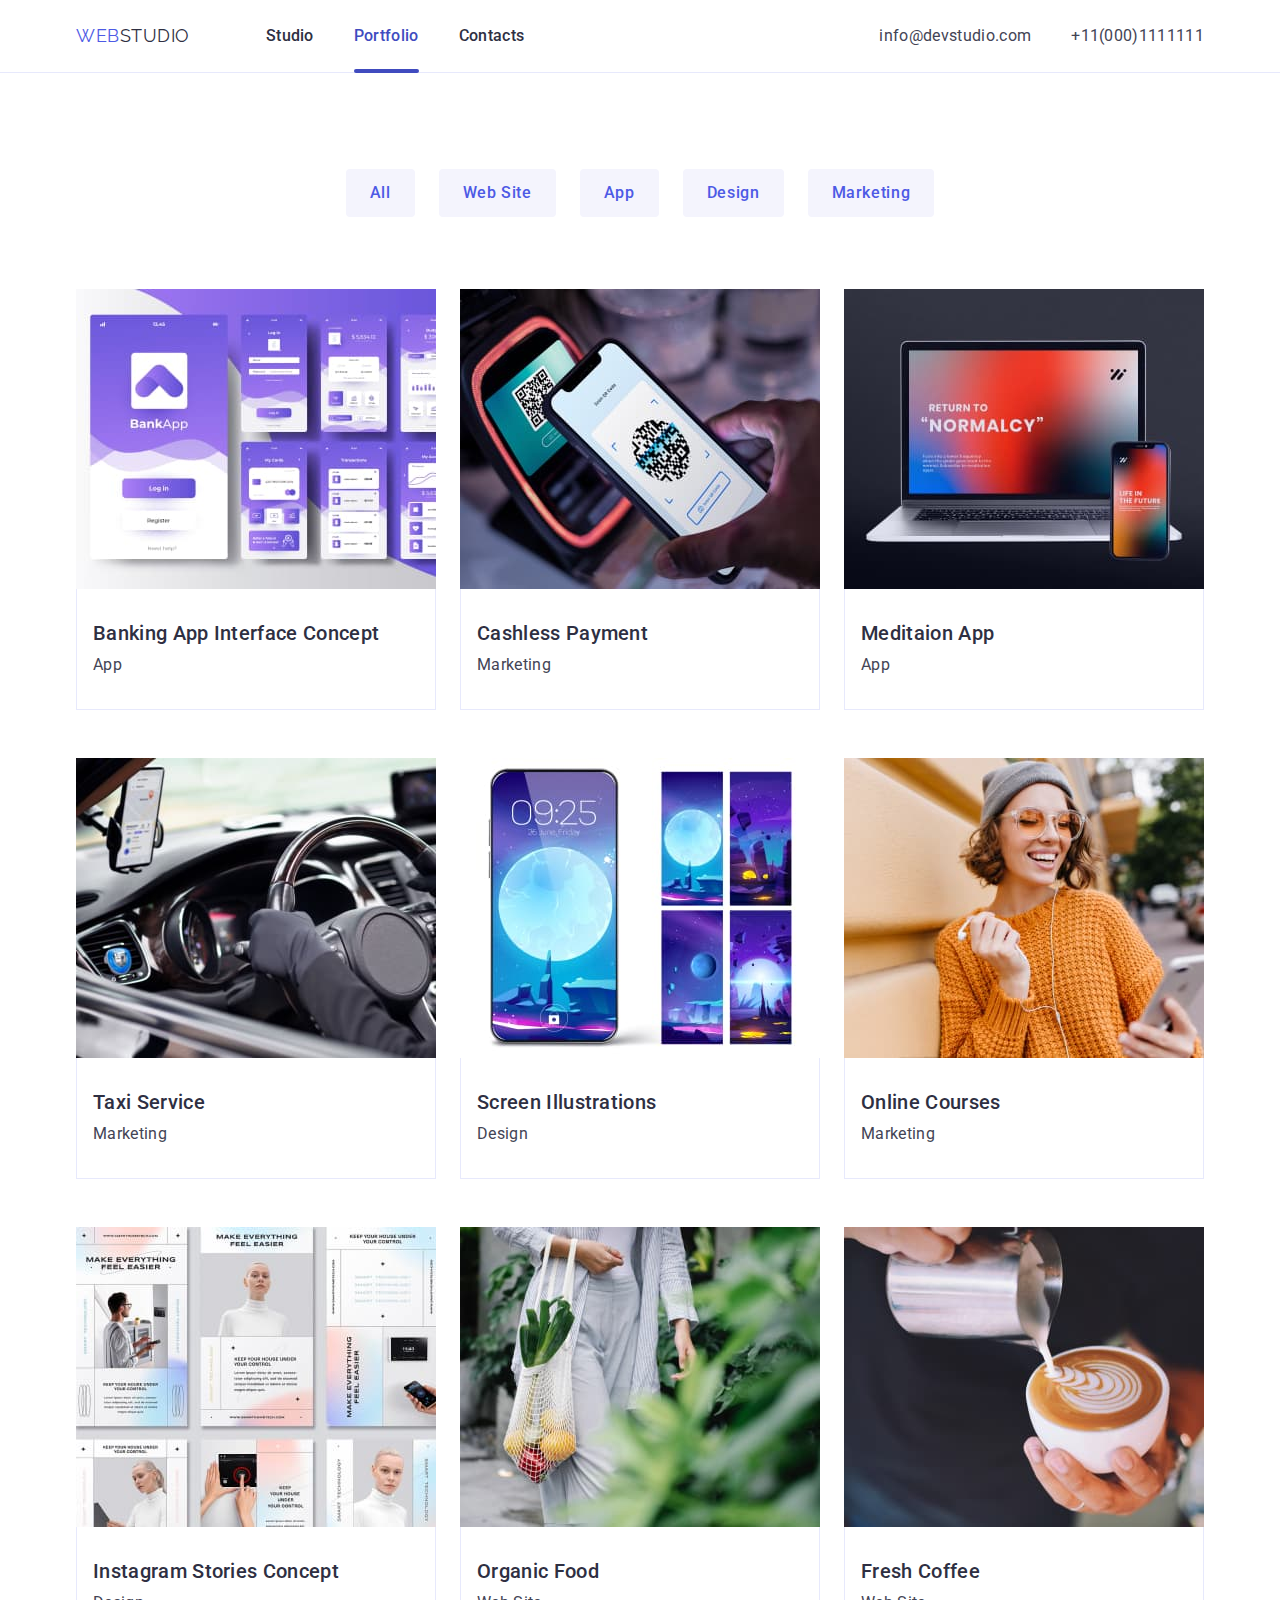
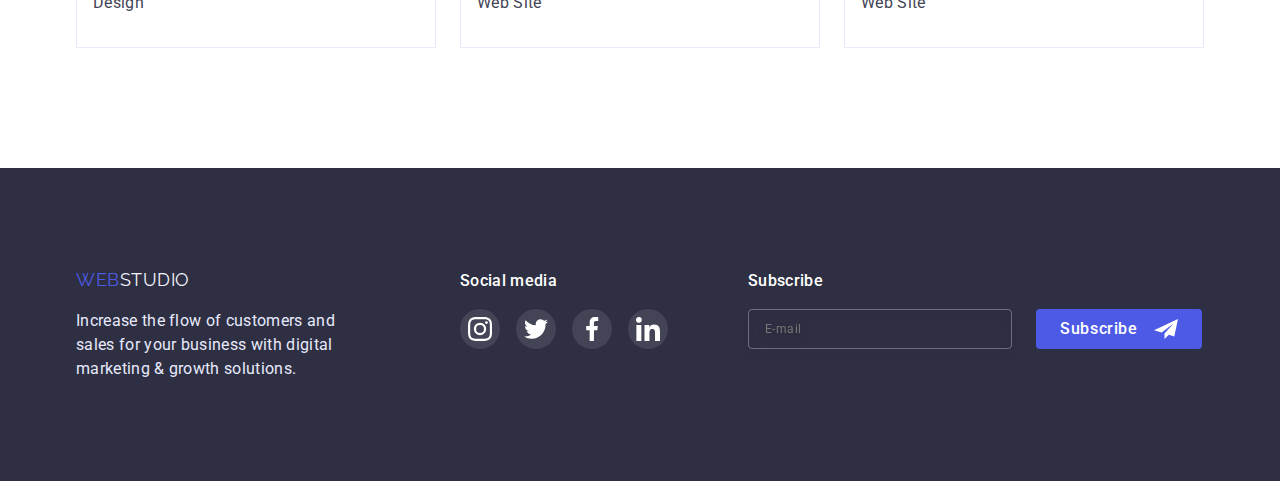
==== portfolio.html @ 0f812a20 "Initial commit" ====
<!DOCTYPE html>
<html lang="en">

<head>
    <meta charset="UTF-8">
    <meta http-equiv="X-UA-Compatible" content="IE=edge">
    <meta name="viewport" content="width=, initial-scale=1.0">
    <title>Portfolio</title>
    <link rel="preconnect" href="https://fonts.googleapis.com">
    <link rel="preconnect" href="https://fonts.gstatic.com" crossorigin>
    <link
        href="https://fonts.googleapis.com/css2?family=Raleway:wght@800&family=Roboto:wght@400;500;700;900&display=swap"
        rel="stylesheet">
    <link rel="stylesheet"
        href="https://cdnjs.cloudflare.com/ajax/libs/modern-normalize/1.1.0/modern-normalize.min.css" />
    <link rel="stylesheet" href="./css/styles.css">

</head>

<body>
    <!-- Site header -->
    <header class="header portfolio-header">
        <div class="container header-container">
            <nav class="header-navigation">
                <a href="./index.html" class="logo">WEB<span class="logo-studio">STUDIO</span></a>
                <ul class="site-nav header-list">
                    <li><a href="./index.html" class="header-link link">Studio</a></li>
                    <li><a href="./portfolio.html" class="header-link link current">Portfolio</a></li>
                    <li><a href="./index.html" class="header-link link">Contacts</a></li>
                </ul>
            </nav>

            <address class="address">
                <ul class="auth-nav">

                    <li><a href="mailto:info@devstudio.com" class="link">info@devstudio.com</a>
                    </li>
                    <li><a href="tel:+11(000)1111111" class="link">+11(000)1111111</a> </li>


                </ul>
            </address>
        </div>

    </header>
    <!-- Main content -->
    <main>

        <section class="portfolio">
            <div class="container">
                <h1 class="visually-hidden">Filters</h1>
                <ul class="portfolio-btn-filters">
                    <li><button type="button" class="button primary">All</button></li>
                    <li><button type="button" class="button primary">Web Site</button></li>
                    <li><button type="button" class="button primary">App</button></li>
                    <li><button type="button" class="button primary">Design</button></li>
                    <li><button type="button" class="button primary">Marketing</button></li>
                </ul>

                <ul class="site-portfolio">
                    <li class="portfolio-card-item">
                        <a class="portfolio-link" href="">
                            <div class="portfolio-top-text"><img src="./images/bankingapp.jpg" alt="banking app"
                                    width="360">
                                <p class="portfolio-card-top-text">14 Stylish and User-Friendly App Design Concepts ·
                                    Task Manager App · Calorie Tracker App · Exotic Fruit Ecommerce App ·
                                    Cloud Storage App</p>
                            </div>
                            <div class="portfolio-card">
                                <h2 class="section-subtitle">Banking App Interface Concept</h2>
                                <p class="section-discription">App</p>
                            </div>
                        </a>
                    </li>
                    <li class="portfolio-card-item">
                        <a class="portfolio-link" href="">
                            <div class="portfolio-top-text"><img src="./images/cashless.jpg" alt="cashless" width="360">
                                <p class="portfolio-card-top-text">14 Stylish and User-Friendly App Design Concepts ·
                                    Task Manager App · Calorie Tracker App · Exotic Fruit Ecommerce App ·
                                    Cloud Storage App</p>
                            </div>
                            <div class="portfolio-card">
                                <h2 class="section-subtitle">Cashless Payment</h2>
                                <p class="section-discription">Marketing</p>
                            </div>
                        </a>
                    </li>

                    <li class="portfolio-card-item">
                        <a class="portfolio-link" href="">
                            <div class="portfolio-top-text">
                                <img src="./images/meditationapp.jpg" alt="meditation app" width="360">
                                <p class="portfolio-card-top-text">14 Stylish and User-Friendly App Design Concepts ·
                                    Task Manager App · Calorie Tracker App · Exotic Fruit Ecommerce App ·
                                    Cloud Storage App
                                </p>
                            </div>
                            <div class="portfolio-card">
                                <h2 class="section-subtitle">Meditaion App</h2>
                                <p class="section-discription">App</p>
                            </div>
                        </a>
                    </li>
                    <li class="portfolio-card-item">
                        <a class="portfolio-link" href="">
                            <div class="portfolio-top-text">
                                <img src="./images/taxiservice.jpg" alt="taxi service" width="360">
                                <p class="portfolio-card-top-text">14 Stylish and User-Friendly App Design Concepts ·
                                    Task Manager App · Calorie Tracker App · Exotic Fruit Ecommerce App ·
                                    Cloud Storage App
                                </p>
                            </div>
                            <div class="portfolio-card">
                                <h2 class="section-subtitle">Taxi Service</h2>
                                <p class="section-discription">Marketing</p>
                            </div>
                        </a>
                    </li>
                    <li class="portfolio-card-item">
                        <a class="portfolio-link" href="">
                            <div class="portfolio-top-text">
                                <img src="./images/screenillustrations.jpg" alt="screen illustrations" width="360">
                                <p class="portfolio-card-top-text">14 Stylish and User-Friendly App Design Concepts ·
                                    Task Manager App · Calorie Tracker App · Exotic Fruit Ecommerce App ·
                                    Cloud Storage App
                                </p>
                            </div>
                            <div class="portfolio-card">
                                <h2 class="section-subtitle">Screen Illustrations</h2>
                                <p class="section-discription">Design</p>
                            </div>
                        </a>
                    </li>
                    <li class="portfolio-card-item">
                        <a class="portfolio-link" href="">
                            <div class="portfolio-top-text">
                                <img src="./images/onlinecourses.jpg" alt="online courses" width="360">
                                <p class="portfolio-card-top-text">14 Stylish and User-Friendly App Design Concepts ·
                                    Task Manager App · Calorie Tracker App · Exotic Fruit Ecommerce App ·
                                    Cloud Storage App
                                </p>
                            </div>
                            <div class="portfolio-card">
                                <h2 class="section-subtitle">Online Courses</h2>
                                <p class="section-discription">Marketing</p>
                            </div>
                        </a>
                    </li>
                    <li class="portfolio-card-item">
                        <a class="portfolio-link" href="">
                            <div class="portfolio-top-text">
                                <img src="./images/instagramstories.jpg" alt="instagram stories" width="360">
                                <p class="portfolio-card-top-text">14 Stylish and User-Friendly App Design Concepts ·
                                    Task Manager App · Calorie Tracker App · Exotic Fruit Ecommerce App ·
                                    Cloud Storage App
                                </p>
                            </div>
                            <div class="portfolio-card">
                                <h2 class="section-subtitle">Instagram Stories Concept</h2>
                                <p class="section-discription">Design</p>
                            </div>
                        </a>
                    </li>
                    <li class="portfolio-card-item">
                        <a class="portfolio-link" href="">
                            <div class="portfolio-top-text">
                                <img src="./images/organicfood.jpg" alt="organic food" width="360">
                                <p class="portfolio-card-top-text">14 Stylish and User-Friendly App Design Concepts ·
                                    Task Manager App · Calorie Tracker App · Exotic Fruit Ecommerce App ·
                                    Cloud Storage App
                                </p>
                            </div>
                            <div class="portfolio-card">
                                <h2 class="section-subtitle">Organic Food</h2>
                                <p class="section-discription">Web Site</p>
                            </div>
                        </a>
                    </li>
                    <li class="portfolio-card-item">
                        <a class="portfolio-link" href="">
                            <div class="portfolio-top-text">
                                <img src="./images/freshcoffee.jpg" alt="online courses" width="360">
                                <p class="portfolio-card-top-text">14 Stylish and User-Friendly App Design Concepts ·
                                    Task Manager App · Calorie Tracker App · Exotic Fruit Ecommerce App ·
                                    Cloud Storage App
                                </p>
                            </div>
                            <div class="portfolio-card">
                                <h2 class="section-subtitle">Fresh Coffee</h2>
                                <p class="section-discription">Web Site</p>
                            </div>
                        </a>
                    </li>
                </ul>
            </div>

        </section>
    </main>

    <footer class="footer">
        <div class="container webstudio-blocks">
            <div>
                <a href="./index.html" class="logo logo-footer">WEB<span
                        class="logo-part logo-part-footer">STUDIO</span></a>
                <p class="footer-text">Increase the flow of customers and sales for your business with digital marketing
                    &
                    growth solutions.
                </p>
            </div>
            <div class="footer-social">
                <p class="footer-discription">Social media</p>

                <ul class="footer-social-list">
                    <li class="footer-social-item"><a href="#" class="footer-social-link"><svg
                                class="footer-social-icon" width="24" height="24">
                                <use href="./images/icons.svg#icon-instagram"></use>
                            </svg></a></li>
                    <li class="footer-social-item"><a href="#" class="footer-social-link"><svg
                                class="footer-social-icon" width="24" height="24">
                                <use href="./images/icons.svg#icon-twitte"></use>
                            </svg>
                        </a>
                    </li>
                    <li class="footer-social-item"><a href="#" class="footer-social-link"><svg
                                class="footer-social-icon" width="24" height="24">
                                <use href="./images/icons.svg#icon-facebook"></use>
                            </svg>
                        </a>
                    </li>
                    <li class="footer-social-item"><a href="#" class="footer-social-link"><svg
                                class="footer-social-icon" width="24" height="24">
                                <use href="./images/icons.svg#icon-linkedin"></use>
                            </svg>
                        </a>
                    </li>
                </ul>
            </div>
            <div class="footer-subscribe">
                <p class="footer-discription">Subscribe</p>
                <form class="footer-form">
                    <input class="footer-form-input" placeholder="E-mail" type="text">
                    <button class="footer-form-button" type="submit">Subscribe<svg class="footer-form-icon" width="24"
                            height="24">
                            <use href="./images/icons.svg#icon-Frame-3"></use>
                        </svg>
                    </button>
                </form>
            </div>
        </div>

    </footer>

</body>


</html>
---- css/styles.css ----
:root {
  --primary-text-color: #434455;
  --main-heading-color: #ffffff;
  --secondary-text-color: #2e2f42;
  --accent-color: #4d5ae5;
  --fokus-color: #000000;
  --footer-text-color: #e7e9fc;
  --logo-part-color: #f4f4fd;
  --primary-bc-color: #f5f5f5;
  --secondary-bc-color: #2e2f42;
  --team-bc-color: #f4f4fd;
  --primary-button-color: #404bbf;
  --header-border-color: #e7e9fc;
  --hover-current-color: #404bbf;
  --primary-bc-icon-color: #f4f4fd;
  --soc-link-color: #f4f4fd;
  --soc-link-bc-color: #4d5ae5;
  --customers-border-color: #8e8f99;
  --customers-icon-color: #8e8f99;
  --footer-discription-color: #ffffff;
  --footer-social-icon-hover: #31d0aa;
  --portfolio-top-text: #f4f4fd;
  --portfolio-top-bc-color: #4d5ae5;
  --modal-bc-color: #fcfcfc;
  --modal-button-bc-color: #e7e9fc;
  --modal-label-text-color: #8e8f99;
  --chek-text-color: #757575;

  --cards: 3;
  --gap: 24px;
}

/* -------------------Body--------------------- */

body {
  background-color: var(--main-heading-color);
  color: var(--primary-text-color);
  font-family: "Roboto", sans-serif;
  line-height: 1.5;
  letter-spacing: 0.02em;
}

/* --------------------Reset-------------------- */
h1,
h2,
h3,
p {
  margin: 0;
}

ul {
  margin: 0;
  padding: 0;
  list-style: none;
}

img {
  display: block;
  width: 100%;
  height: auto;
}

/* --------------------Container---------------- */

.container {
  width: 1158px;
  padding-left: 15px;
  padding-right: 15px;
  margin: 0 auto;
  /* outline: 2px solid red; */

  /* @media screen and (min-width: 768px) {
    min-width: 768px;
  }
  @media screen and (min-width: 1160px) {
    min-width: 1160px;
  } */
}
/* -------------------Basic--------------------- */
.section {
  padding-top: 120px;
  padding-bottom: 120px;
}
/* --------------------Button-------------------- */
.button {
  border: none;
  border-radius: 4px;
  transition: background-color 250ms cubic-bezier(0.4, 0, 0.2, 1),
    box-shadow 250ms cubic-bezier(0.4, 0, 0.2, 1);

  color: var(--main-heading-color);
  background-color: var(--accent-color);
  font-family: inherit;
  font-weight: 500;
  font-size: 16px;
  line-height: 1.5;
  text-decoration: none;
  letter-spacing: 0.04em;
  cursor: pointer;
}
.main-button {
  min-width: 169px;
  height: 56px;
  display: block;
  margin: 0 auto;
  padding: 16px 32px;
}
.button.primary {
  padding: 12px 24px;
  color: var(--accent-color);
  background-color: var(--logo-part-color);
}

.button:hover {
  color: var(--main-heading-color);
  background-color: var(--primary-button-color);
  box-shadow: 0px 4px 4px rgba(0, 0, 0, 0.15);
}
.button:focus {
  color: var(--main-heading-color);
  background-color: var(--accent-color);
  box-shadow: inset 0px 0px 12px rgba(0, 0, 0, 0.05);
}
/* ----------------Portfolio Filters------------ */
.portfolio {
  padding-top: 96px;
  padding-bottom: 120px;
}
.portfolio-btn-filters {
  display: flex;
  justify-content: center;
  gap: 24px;
}
.site-portfolio {
  display: flex;
  flex-wrap: wrap;
  gap: 48px 24px;

  margin-top: 72px;
}
.portfolio-card {
  padding-top: 32px;
  padding-left: 16px;
  padding-bottom: 32px;
  border: 1px solid var(--header-border-color);
  border-top: none;
}
/* -------------Portfolio Cards-top-text--------- */
.portfolio-top-text {
  position: relative;
  overflow: hidden;
}
.portfolio-card-top-text {
  position: absolute;
  top: 0;
  padding: 40px 32px;
  height: 100%;
  transform: translateY(100%);
  transition: transform 250ms cubic-bezier(0.4, 0, 0.2, 1);
  text-align: justify;

  font-weight: 400;
  font-size: 16px;
  color: var(--portfolio-top-text);
  background-color: var(--portfolio-top-bc-color);
}
.portfolio-card-item:hover .portfolio-card-top-text {
  transform: translateY(0);
}
/* ------------------Site header ----------------*/
/* Logo */

.header {
  border-bottom: 1px solid var(--header-border-color);
}

.logo {
  color: var(--accent-color);
  font-family: Raleway;
  font-size: 18px;
  line-height: 1.3;
  text-decoration: none;
  letter-spacing: 0.03em;
  text-transform: uppercase;
}

.logo-studio {
  margin-right: 76px;
  color: var(--secondary-text-color);
}

/* ------------------Site navigation--------------- */

.header-container {
  display: flex;
  align-items: center;
}
.header-navigation {
  display: flex;
  align-items: center;
}
.header-list {
  display: flex;
  gap: 40px;
}
.address {
  margin-left: auto;
}
.auth-nav {
  display: flex;
  margin-left: auto;
  gap: 40px;
}
.header-link {
  position: relative;
}
.header-link.current::after {
  content: "";
  display: block;
  width: 100%;
  height: 4px;
  bottom: -1px;
  left: 0;
  position: absolute;
  background: #404bbf;
  border-radius: 2px;
}

.site-nav .link {
  color: var(--secondary-text-color);
  font-weight: 500;
  text-decoration: none;
  display: block;
  padding: 24px 0;

  transition: color 250ms cubic-bezier(0.4, 0, 0.2, 1);
}
.portfolio-link {
  text-decoration: none;
  display: block;
  height: 100%;
  width: 100%;

  transition: box-shadow 250ms cubic-bezier(0.4, 0, 0.2, 1);
}
.portfolio-link:hover {
  box-shadow: 0px 1px 6px rgba(46, 47, 66, 0.08),
    0px 1px 1px rgba(46, 47, 66, 0.16), 0px 2px 1px rgba(46, 47, 66, 0.08);
}
.portfolio-link:focus {
  box-shadow: 0px 3px 1px rgba(0, 0, 0, 0.1), 0px 2px 1px rgba(0, 0, 0, 0.08),
    0px 2px 2px rgba(0, 0, 0, 0.12);
}
.site-nav .link:hover {
  color: var(--hover-current-color);
}
.site-nav .link:focus {
  color: var(--hover-current-color);
}
.site-nav .link.current {
  color: var(--hover-current-color);
}
.auth-nav .link {
  color: var(--primary-text-color);
  font-style: normal;
  text-decoration: none;
  transition: color 250ms cubic-bezier(0.4, 0, 0.2, 1);
}
.auth-nav .link:hover {
  color: var(--hover-current-color);
}
.auth-nav .link:focus {
  color: var(--hover-current-color);
}

/* ------------------Main content----------------- */
/* -------------------Hero------------------------ */

.hero {
  margin: 0 auto;
  padding-top: 188px;
  padding-bottom: 188px;
  background-image: linear-gradient(
      rgba(46, 47, 66, 0.7),
      rgba(46, 47, 66, 0.7)
    ),
    url(../images/studio-bc-img\ .jpg);
  max-width: 1440px;
  background-repeat: no-repeat;
  background-position: center;
  background-size: cover;
}

.hero-title {
  margin-left: auto;
  margin-right: auto;
  margin-bottom: 48px;
  max-width: 496px;

  color: var(--main-heading-color);
  font-size: 56px;
  line-height: 1.1;
  text-align: center;
}

.visually-hidden {
  position: absolute;
  width: 1px;
  height: 1px;
  margin: -1px;
  border: 0;
  padding: 0;

  white-space: nowrap;
  clip-path: inset(100%);
  clip: rect(0 0 0 0);
  overflow: hidden;
}
/* -----------------------------Icons advantages------------------------ */
.section-advantages {
  display: flex;
  gap: 24px;
}
.advantages-item {
  width: 264px;
}

.advantages-icon {
  height: 112px;
  margin-bottom: 8px;
  background: var(--primary-bc-icon-color);
  border-radius: 4px;
  display: flex;
  align-items: center;
  justify-content: center;
}

/* ------------------Works------------------- */
.works {
  padding-bottom: 120px;
}
.works-list {
  display: flex;
  gap: var(--gap);
}
/* -------------------Teams------------------- */
/* -----------------Icons teams--------------- */
.teams-soc-list {
  display: flex;
  justify-content: center;
  gap: 24px;
  margin-top: 8px;
}
.teams-soc-item {
  width: 40px;
  height: 40px;
}
.teams-soc-link {
  width: 100%;
  height: 100%;
  background-color: var(--soc-link-bc-color);
  display: flex;
  align-items: center;
  justify-content: center;
  border-radius: 50%;
  transition: background-color 250ms cubic-bezier(0.4, 0, 0.2, 1);
}
.teams-soc-link:hover {
  background-color: var(--hover-current-color);
}
.teams-soc-link:focus {
  background-color: var(--hover-current-color);
}

.teams-soc-icon {
  fill: var(--primary-bc-icon-color);
}

.team-bc-color {
  background-color: var(--logo-part-color);
}
.team-card {
  background: var(--main-heading-color);
  box-shadow: 0px 1px 6px rgba(46, 47, 66, 0.08),
    0px 1px 1px rgba(46, 47, 66, 0.16), 0px 2px 1px rgba(46, 47, 66, 0.08);
  border-radius: 0px 0px 4px 4px;
}
.teams-cards {
  display: flex;
  gap: var(--gap);
}

.team-wrap {
  padding: 32px 0;
  text-align: center;
}
.section-title {
  margin-bottom: 72px;
  text-align: center;
  color: var(--secondary-text-color);
  font-size: 36px;
  line-height: 1.1;
  text-transform: capitalize;
}
.section-subtitle {
  margin-bottom: 8px;

  color: var(--secondary-text-color);
  font-weight: 500;
  font-size: 20px;
  line-height: 1.2;
  text-decoration: none;
}
.section-discription {
  color: var(--primary-text-color);
}
/* -----------------------Customers----------------- */

.customers-list {
  display: flex;
  justify-content: space-between;
  gap: 24px;
}

.customers-items {
  width: 168px;
  height: 88px;
}

.customers-link {
  height: 100%;
  width: 100%;

  display: flex;
  border-radius: 4px;
  border: 1px solid var(--customers-border-color);
  justify-content: center;
  align-items: center;

  transition: border-color 250ms cubic-bezier(0.4, 0, 0.2, 1);
}
.customers-icon {
  fill: var(--customers-icon-color);
  transition: fill 250ms cubic-bezier(0.4, 0, 0.2, 1);
}

.customers-link:hover {
  border-color: var(--hover-current-color);
  outline: none;
}
.customers-link:focus {
  border-color: var(--hover-current-color);
  outline: none;
}
.customers-link:hover .customers-icon {
  fill: var(--hover-current-color);
  outline: none;
}
.customers-link:focus .customers-icon {
  fill: var(--hover-current-color);
  outline: none;
}

/* ----------------------Footer--------------------- */

.footer {
  padding-top: 100px;
  padding-bottom: 100px;
  background-color: var(--secondary-bc-color);
}
.footer-text {
  max-width: 264px;
  margin-top: 16px;
  color: var(--footer-text-color);
}
.logo-part {
  color: var(--logo-part-color);
}
.logo-footer .logo-part-footer {
  text-align: left;
}
.webstudio-blocks {
  display: flex;
  align-items: baseline;
}
.footer-social {
  margin-left: 120px;
}
.footer-discription {
  font-weight: 500;
  color: var(--footer-discription-color);
  margin-bottom: 16px;
}
.footer-social-list {
  display: flex;
  gap: 16px;
}

.footer-social-link {
  width: 40px;
  height: 40px;
  background-color: rgba(256, 256, 256, 0.1);
  display: flex;
  align-items: center;
  justify-content: center;
  border-radius: 50%;
  transition: background-color 250ms cubic-bezier(0.4, 0, 0.2, 1);
}

.footer-social-icon {
  fill: var(--footer-discription-color);
}

.footer-social-link:hover {
  background-color: var(--footer-social-icon-hover);
}

.footer-social-link:focus {
  background-color: var(--footer-social-icon-hover);
}

.footer-subscribe {
  margin-left: 80px;
}
.footer-form {
  display: flex;
  align-items: center;
}
.footer-form-input {
  width: 264px;
  height: 40px;
  border: 1px solid rgba(255, 255, 255, 0.3);
  filter: drop-shadow(0px 4px 4px rgba(0, 0, 0, 0.15));
  border-radius: 4px;
  background-color: transparent;
  font-size: 12px;
  line-height: 2;
  letter-spacing: 0.04em;
  color: rgba(255, 255, 255, 0.6);
  padding: 8px 16px;
}

.footer-form-button {
  display: flex;
  align-items: center;
  justify-content: center;
  margin-left: 24px;
  padding: 8px 24px;
  background: var(--accent-color);
  border-radius: 4px;
  font-weight: 500;
  font-size: 16px;
  line-height: 1.5;
  letter-spacing: 0.04em;
  color: var(--footer-discription-color);
  cursor: pointer;
  text-align: center;
  border: none;
  transition: background-color 250ms cubic-bezier(0.4, 0, 0.2, 1);
}
.footer-form-button:hover,
.footer-form-button:focus {
  background-color: var(--hover-current-color);
}
.footer-form-icon {
  margin-left: 16px;
}
/* ----------------------------Backdrop----------------------- */
.backdrop {
  position: fixed;
  top: 0;
  background-color: rgba(0, 0, 0, 0.05);
  height: 100%;
  width: 100%;
  transition: opacity 250ms cubic-bezier(0.4, 0, 0.2, 1),
    visibility 250ms cubic-bezier(0.4, 0, 0.2, 1);
}
.modal {
  position: absolute;
  top: 50%;
  left: 50%;
  padding: 24px;

  width: 408px;
  min-height: 584px;
  background-color: var(--modal-bc-color);
  box-shadow: 0px 1px 1px rgba(0, 0, 0, 0.14), 0px 1px 3px rgba(0, 0, 0, 0.12),
    0px 2px 1px rgba(0, 0, 0, 0.2);
  border-radius: 4px;

  transform: translate(-50%, -50%) scale(1);
  transition: transform 250ms cubic-bezier(0.4, 0, 0.2, 1);
}
.modal-btn-close {
  display: flex;
  align-items: center;
  justify-content: center;

  margin-left: auto;
  width: 24px;
  height: 24px;
  background-color: var(--modal-button-bc-color);
  border-radius: 50%;
  border: 1px solid rgba(0, 0, 0, 0.1);
  cursor: pointer;

  transition: background-color 250ms cubic-bezier(0.4, 0, 0.2, 1);
}
.modal-btn-icon {
  fill: var(--fokus-color);
  transition: fill 250ms cubic-bezier(0.4, 0, 0.2, 1);
}
.modal-btn-close:hover .modal-btn-icon,
.modal-btn-close:focus .modal-btn-icon {
  fill: var(--footer-discription-color);
}

.modal-btn-close:hover,
.modal-btn-close:focus {
  background-color: var(--primary-button-color);
  border: none;
}

.is-hidden {
  opacity: 0;
  pointer-events: none;
  visibility: hidden;
}

.backdrop.is-hidden.modal {
  transform: translate(-50%, -50%) scale(0);
}
/* ----------------Form-modal-backdrop---------------- */
.modal-title {
  font-weight: 500;
  text-align: center;
  color: var(--secondary-text-color);
  margin-top: 24px;
  margin-bottom: 16px;
}
.input-text {
  display: block;
  font-size: 12px;
  line-height: 1.33;
  letter-spacing: 0.04em;
  color: var(--modal-label-text-color);
  margin-bottom: 4px;
}

.input-wrap {
  display: block;
  position: relative;
}
.modal-input {
  position: relative;
  width: 100%;
  height: 40px;
  padding: 8px 38px;
  margin-bottom: 8px;
  border: 1px solid rgba(33, 33, 33, 0.2);
  border-radius: 4px;
  outline: transparent;
  cursor: pointer;
  transition: border 250ms cubic-bezier(0.4, 0, 0.2, 1);
}
.modal-input:hover,
.modal-input:focus {
  border: 1px solid #4d5ae5;
}

.modal-input:hover + .modal-icon,
.modal-input:focus + .modal-icon {
  fill: var(--accent-color);
}

.modal-icon {
  position: absolute;
  left: 0;
  top: 0;
  fill: var(--fokus-color);
  margin-left: 16px;
  margin-top: 8px;
  transition: fill 250ms cubic-bezier(0.4, 0, 0.2, 1);
}

.textarea {
  display: block;
  width: 100%;
  height: 120px;
  border: 1px solid rgba(33, 33, 33, 0.2);
  border-radius: 4px;
  resize: none;
  background-color: transparent;
  padding-top: 8px;
  padding-left: 16px;
  font-size: 12px;
  line-height: 1.33;
  letter-spacing: 0.04em;
  color: rgba(117, 117, 117, 0.5);
  outline: transparent;
  transition: border 250ms cubic-bezier(0.4, 0, 0.2, 1);
}
.textarea:hover,
.textarea:focus {
  border: 1px solid var(--accent-color);
}

.check-text {
  font-size: 12px;
  line-height: 1.33;
  letter-spacing: 0.04em;
  color: var(--chek-text-color);
  display: flex;
  position: relative;
  align-items: center;
  margin-top: 16px;
}

.check-text span {
  width: 16px;
  height: 16px;
  border: 1.25px solid #2e2f42;
  border-radius: 2px;
  display: flex;
  align-items: center;
  justify-content: center;
  fill: transparent;
  margin-right: 8px;
}

.input-check:checked + .check-text > span {
  background-color: var(--hover-current-color);
  border: 1.25px solid #404bbf;
  border-radius: 2px;
  fill: var(--primary-bc-icon-color);
}

.input-check:focus + .check-text > span {
  border-color: var(--hover-current-color);
  fill: var(--primary-bc-icon-color);
}

.form-check-link {
  font-size: 12px;
  line-height: 1.33;
  letter-spacing: 0.04em;
  color: var(--accent-color);
  margin-left: 4px;
}
.submit-modal-btn {
  display: block;
  margin: 0 auto;
  width: 169px;
  height: 56px;
  background-color: var(--accent-color);
  box-shadow: 0px 4px 4px rgba(0, 0, 0, 0.15);
  border-radius: 4px;
  border: none;
  font-weight: 500;
  font-size: 16px;
  line-height: 1.5;
  cursor: pointer;
  text-align: center;
  letter-spacing: 0.04em;
  color: var(--footer-discription-color);
  margin-top: 24px;
  padding: 16px 32px;

  transition: background-color 250ms cubic-bezier(0.4, 0, 0.2, 1);
}
.submit-modal-btn:hover,
.submit-modal-btn:focus {
  background-color: var(--hover-current-color);
}
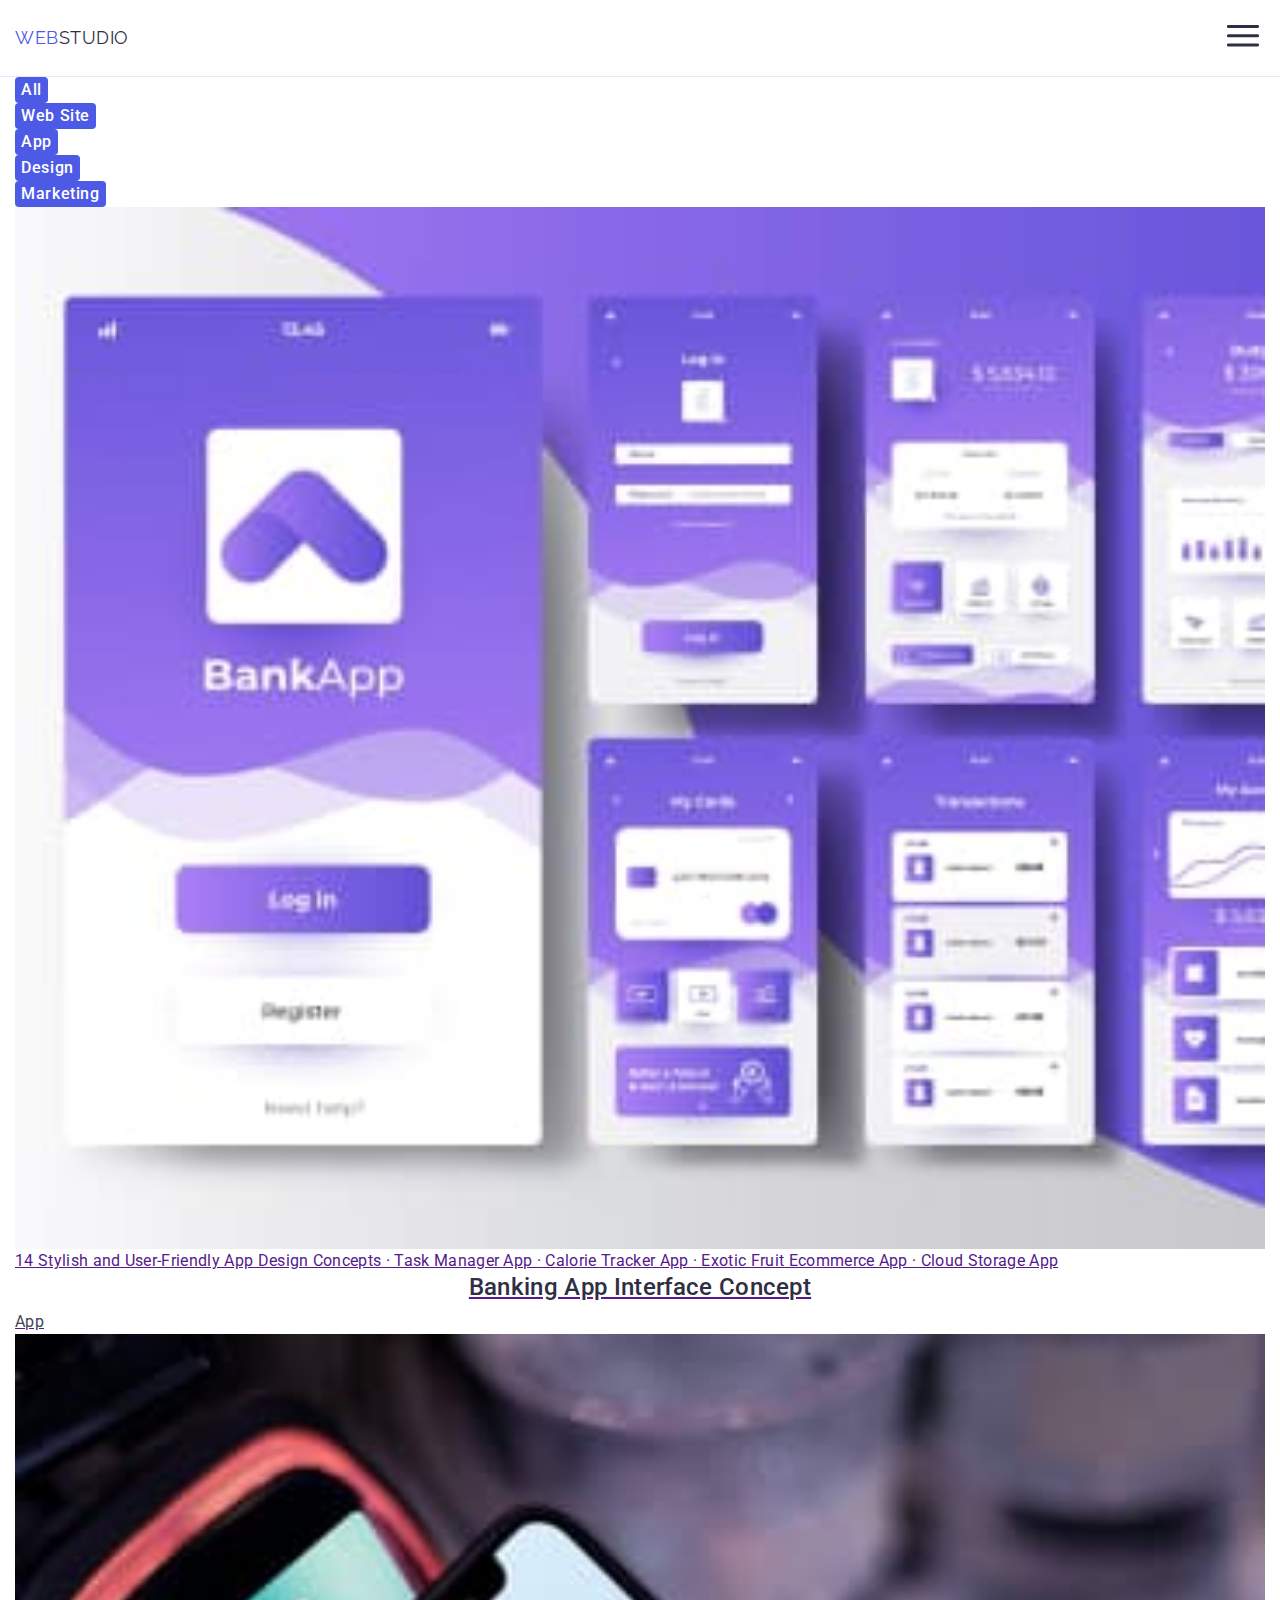
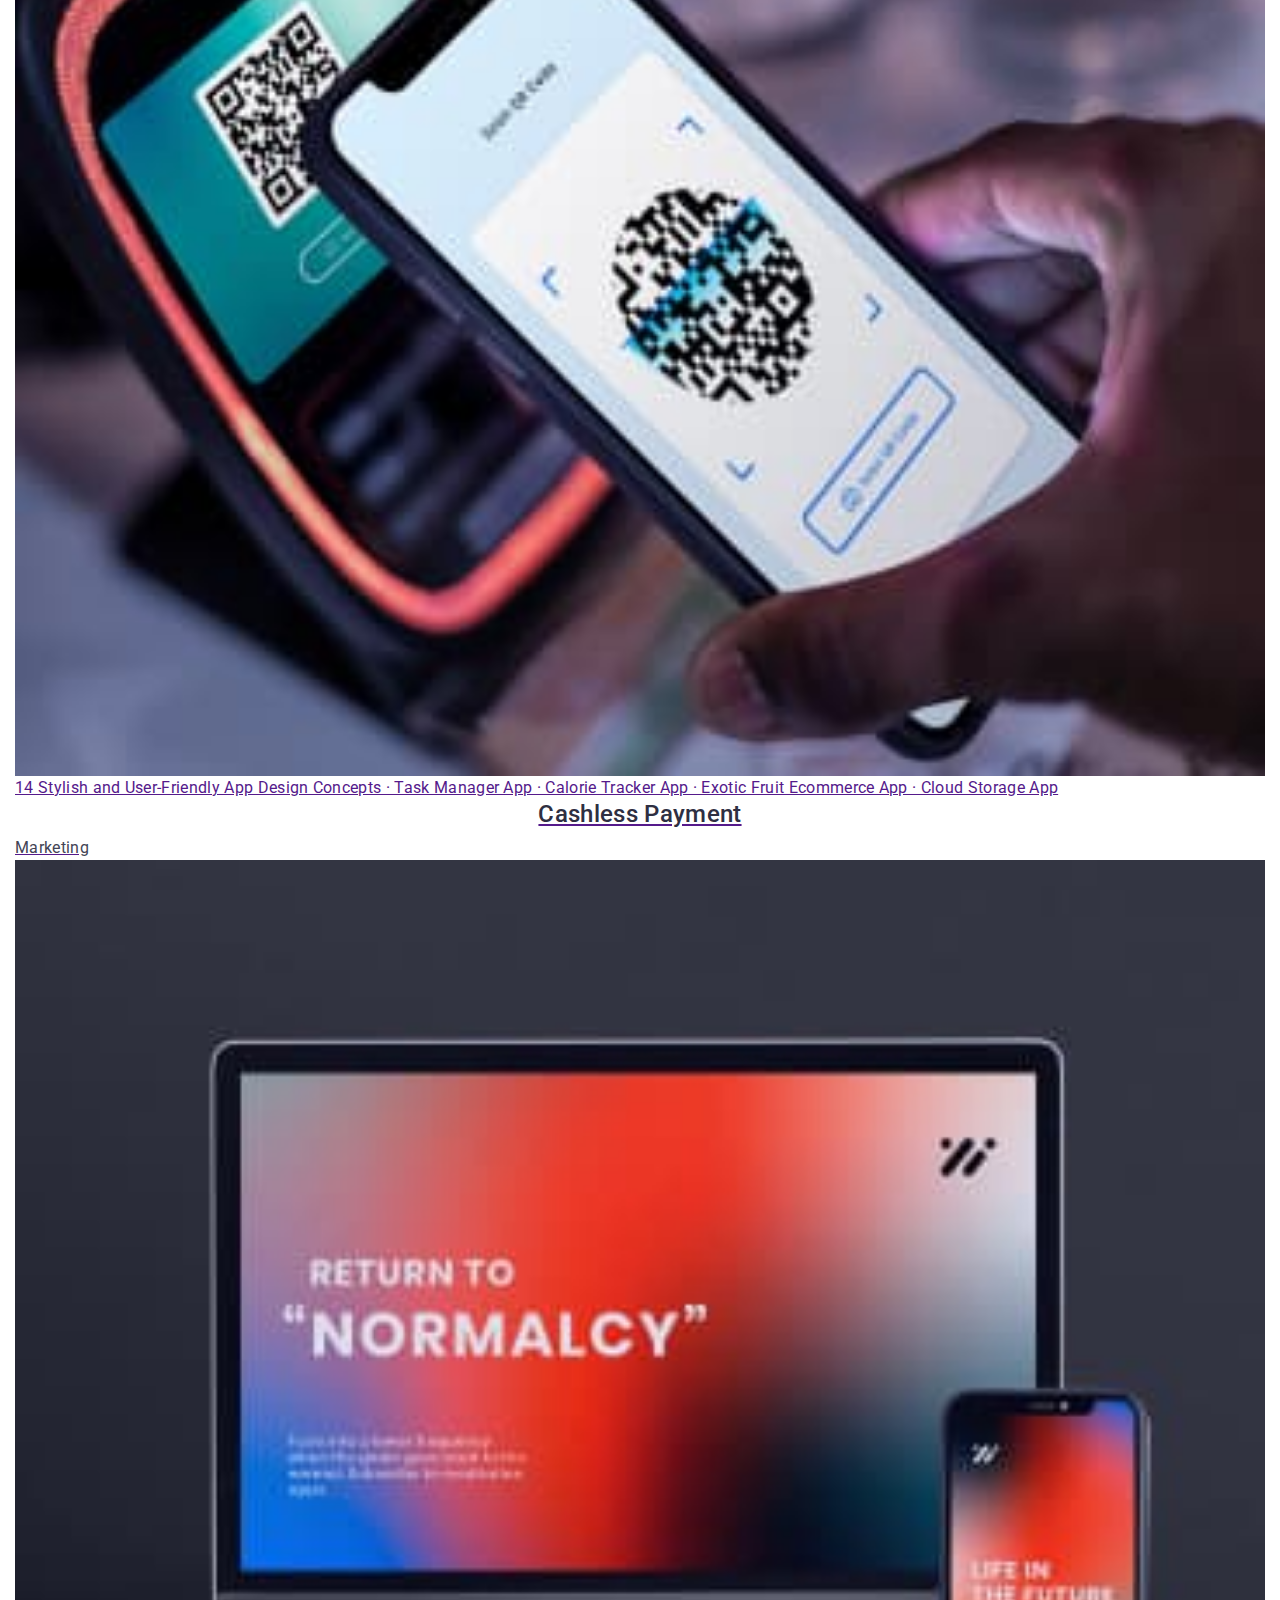
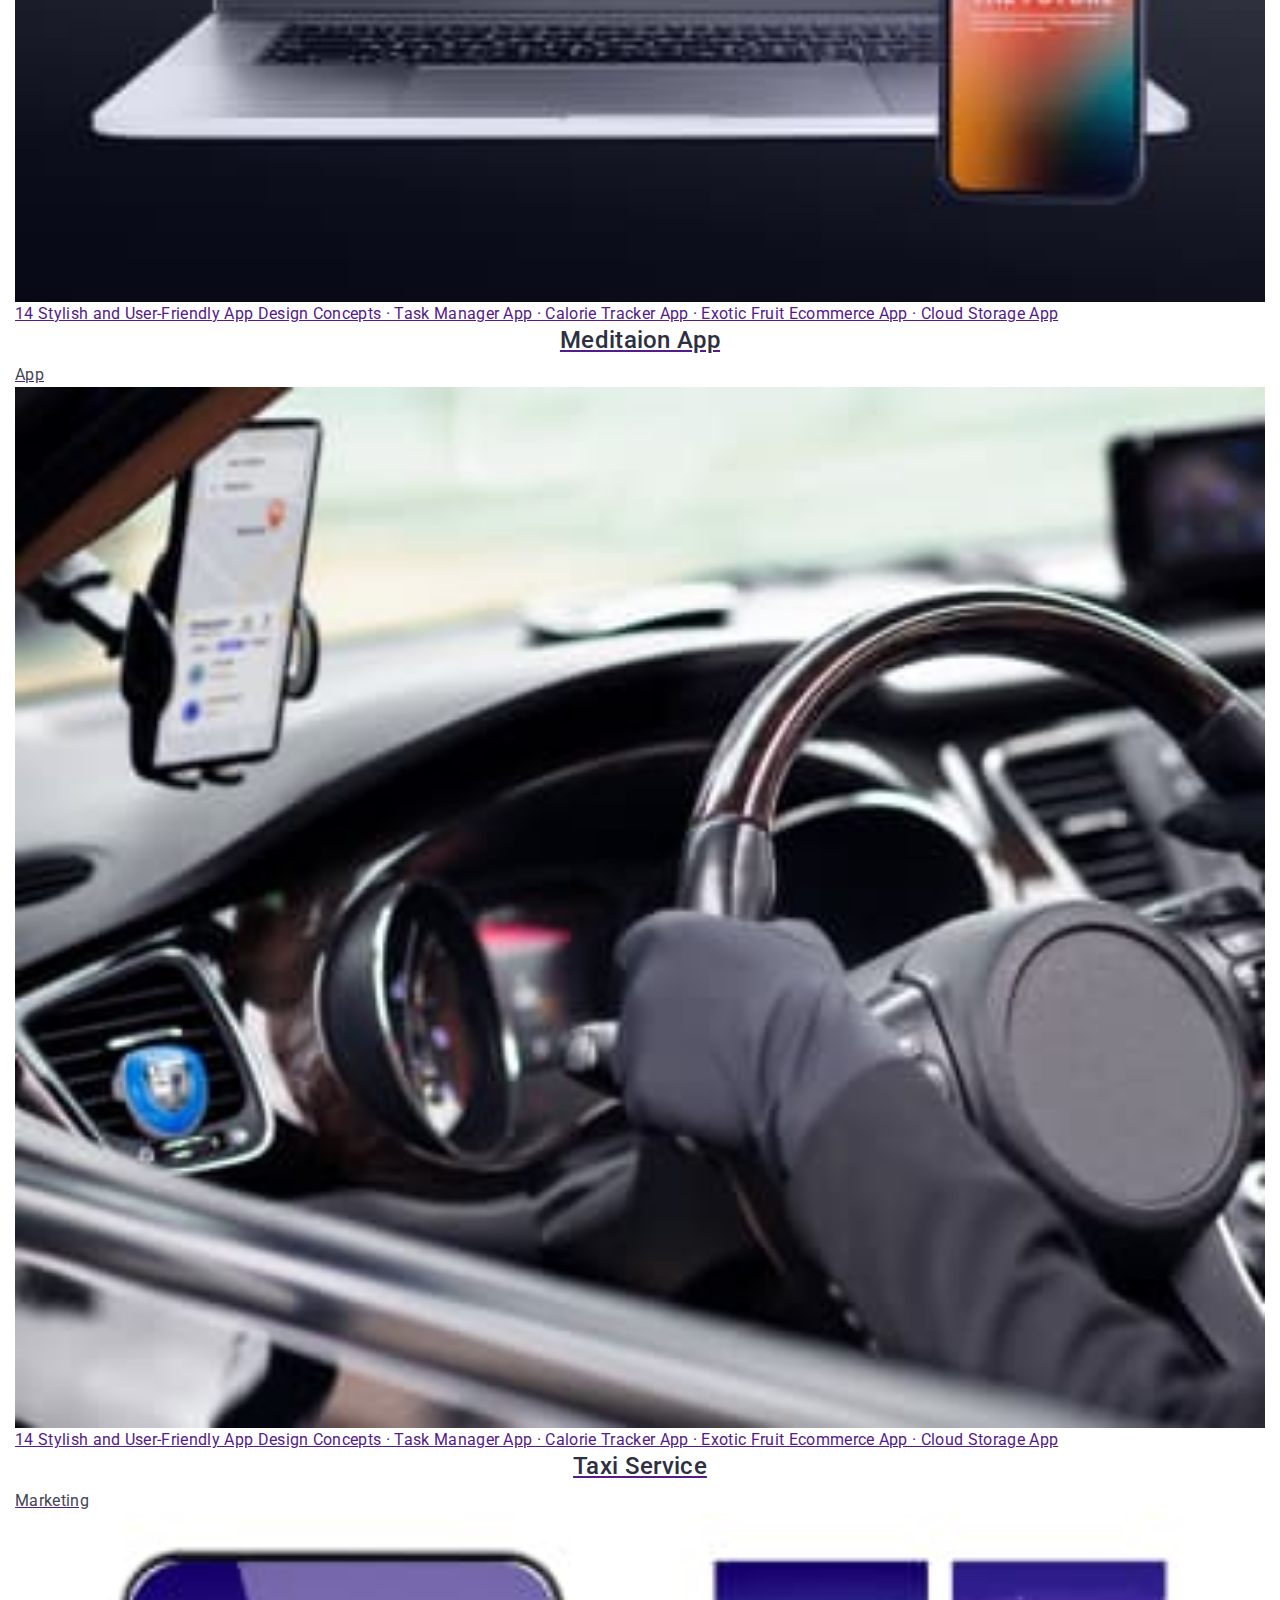
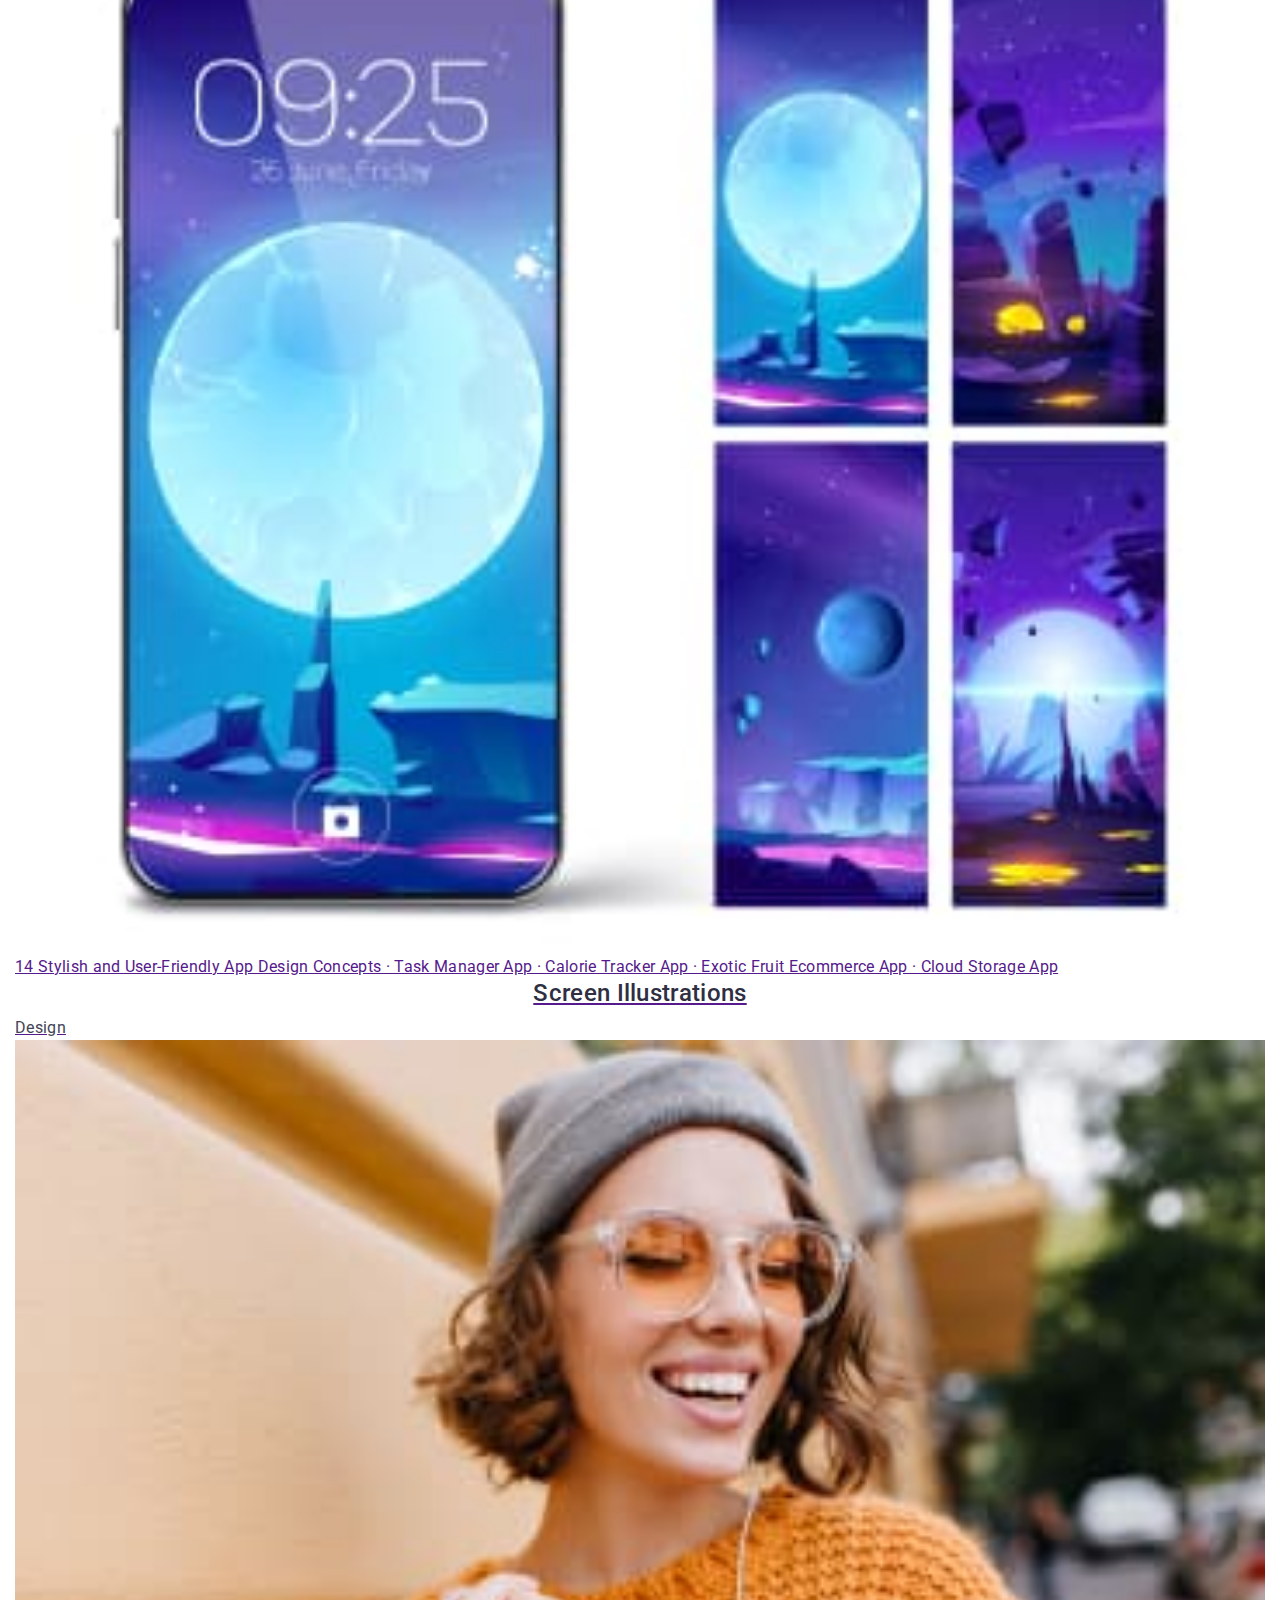
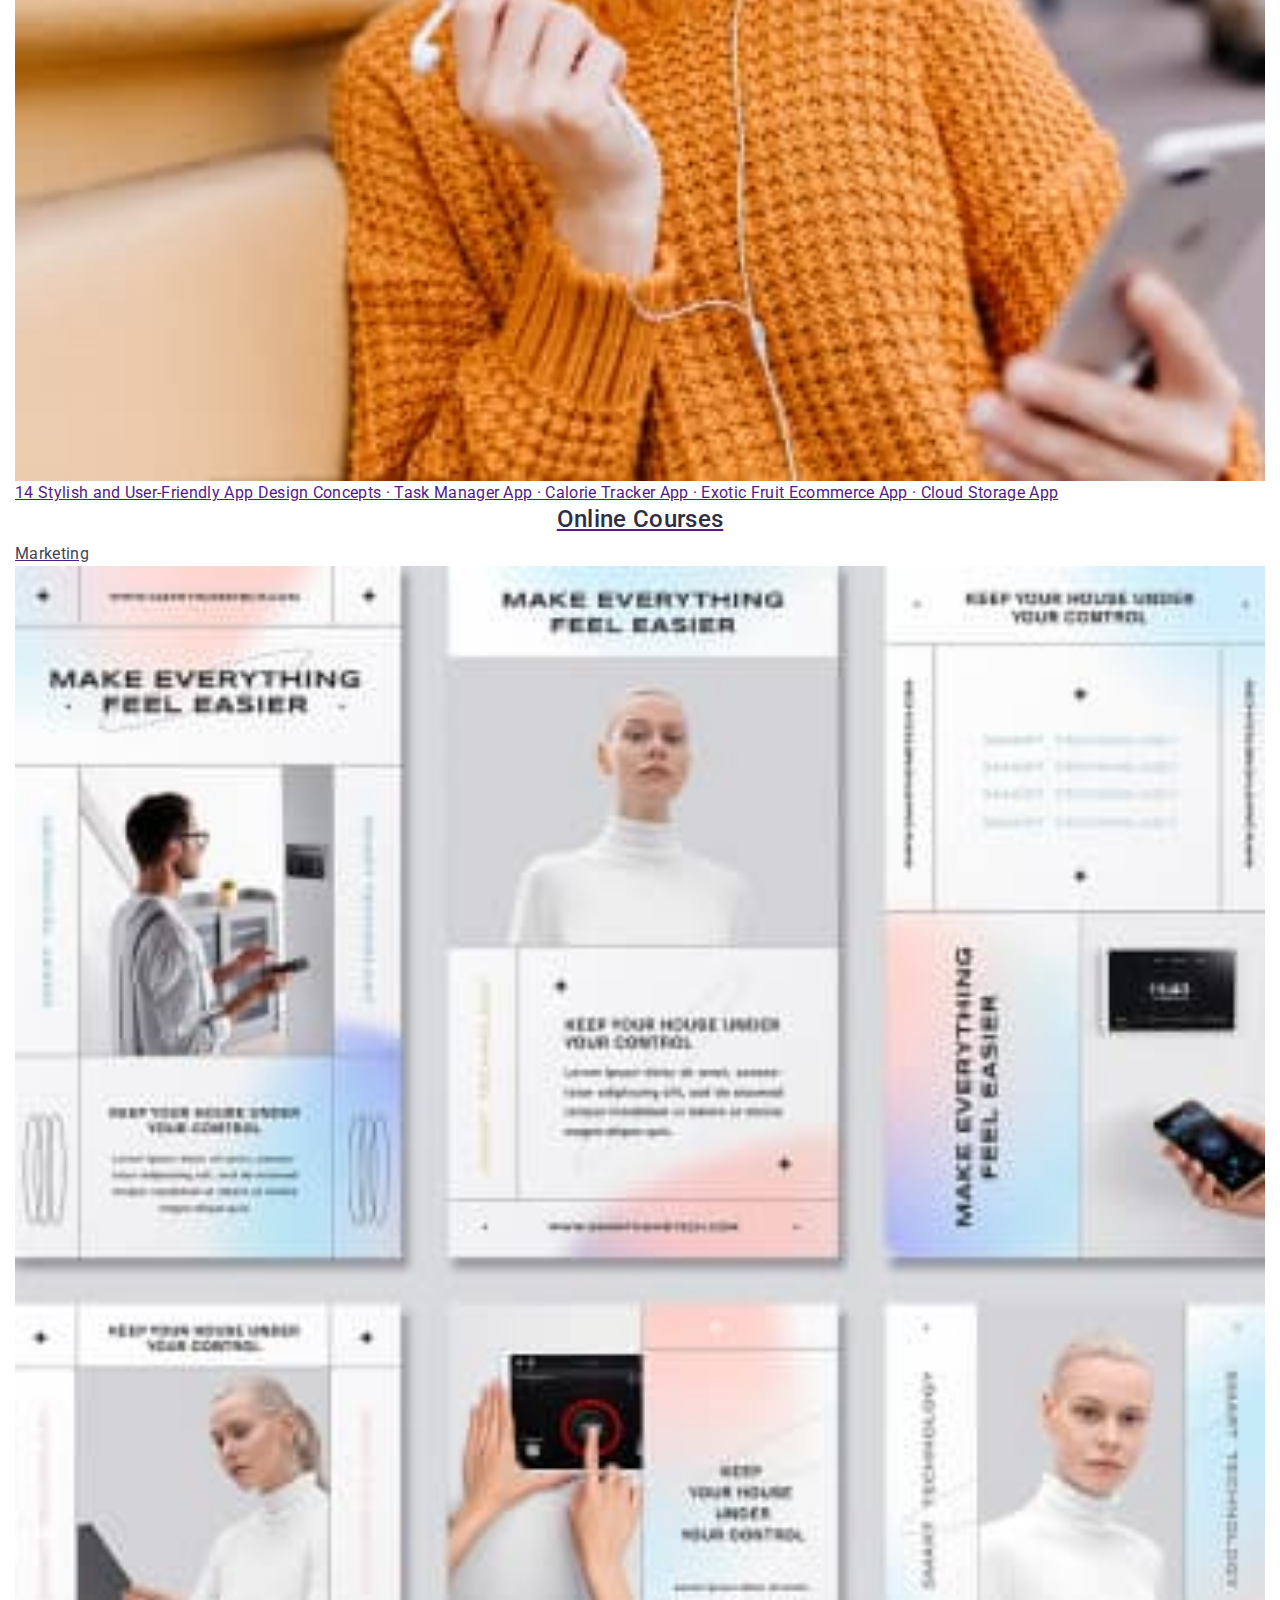
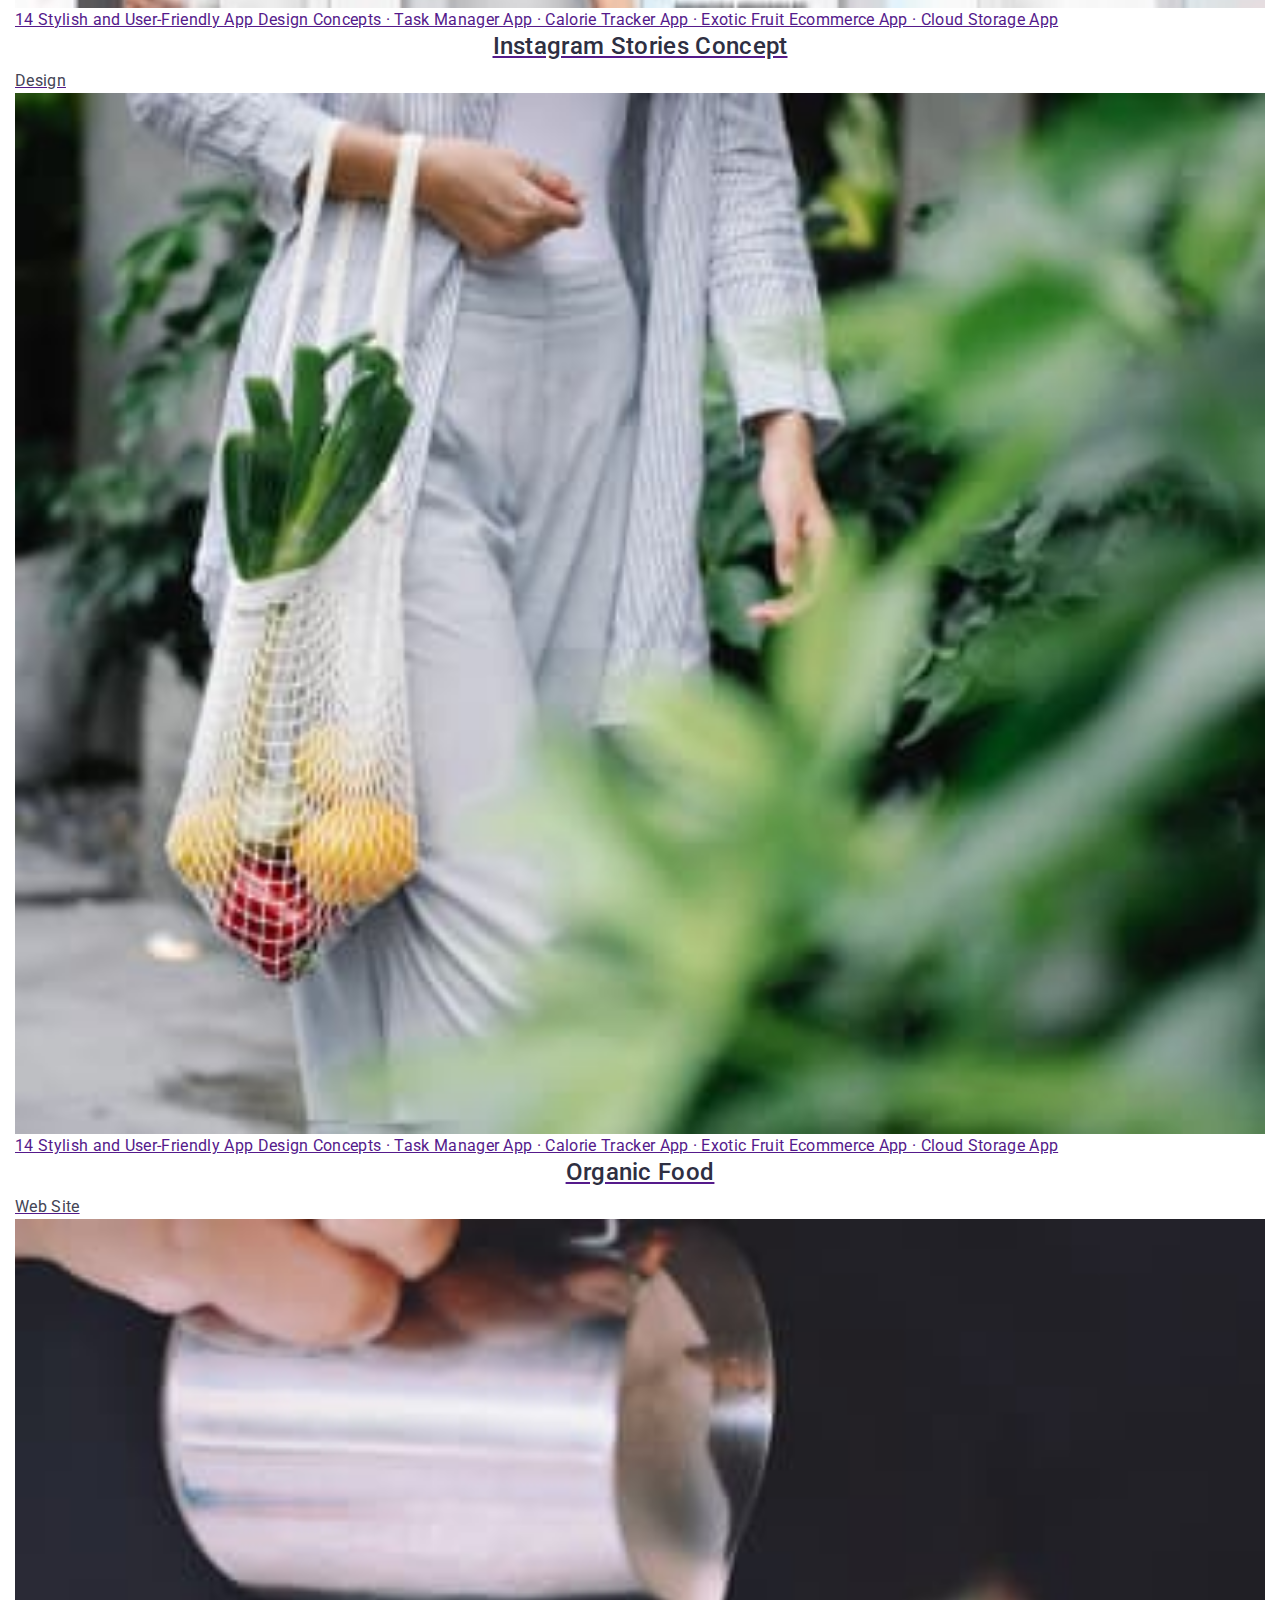
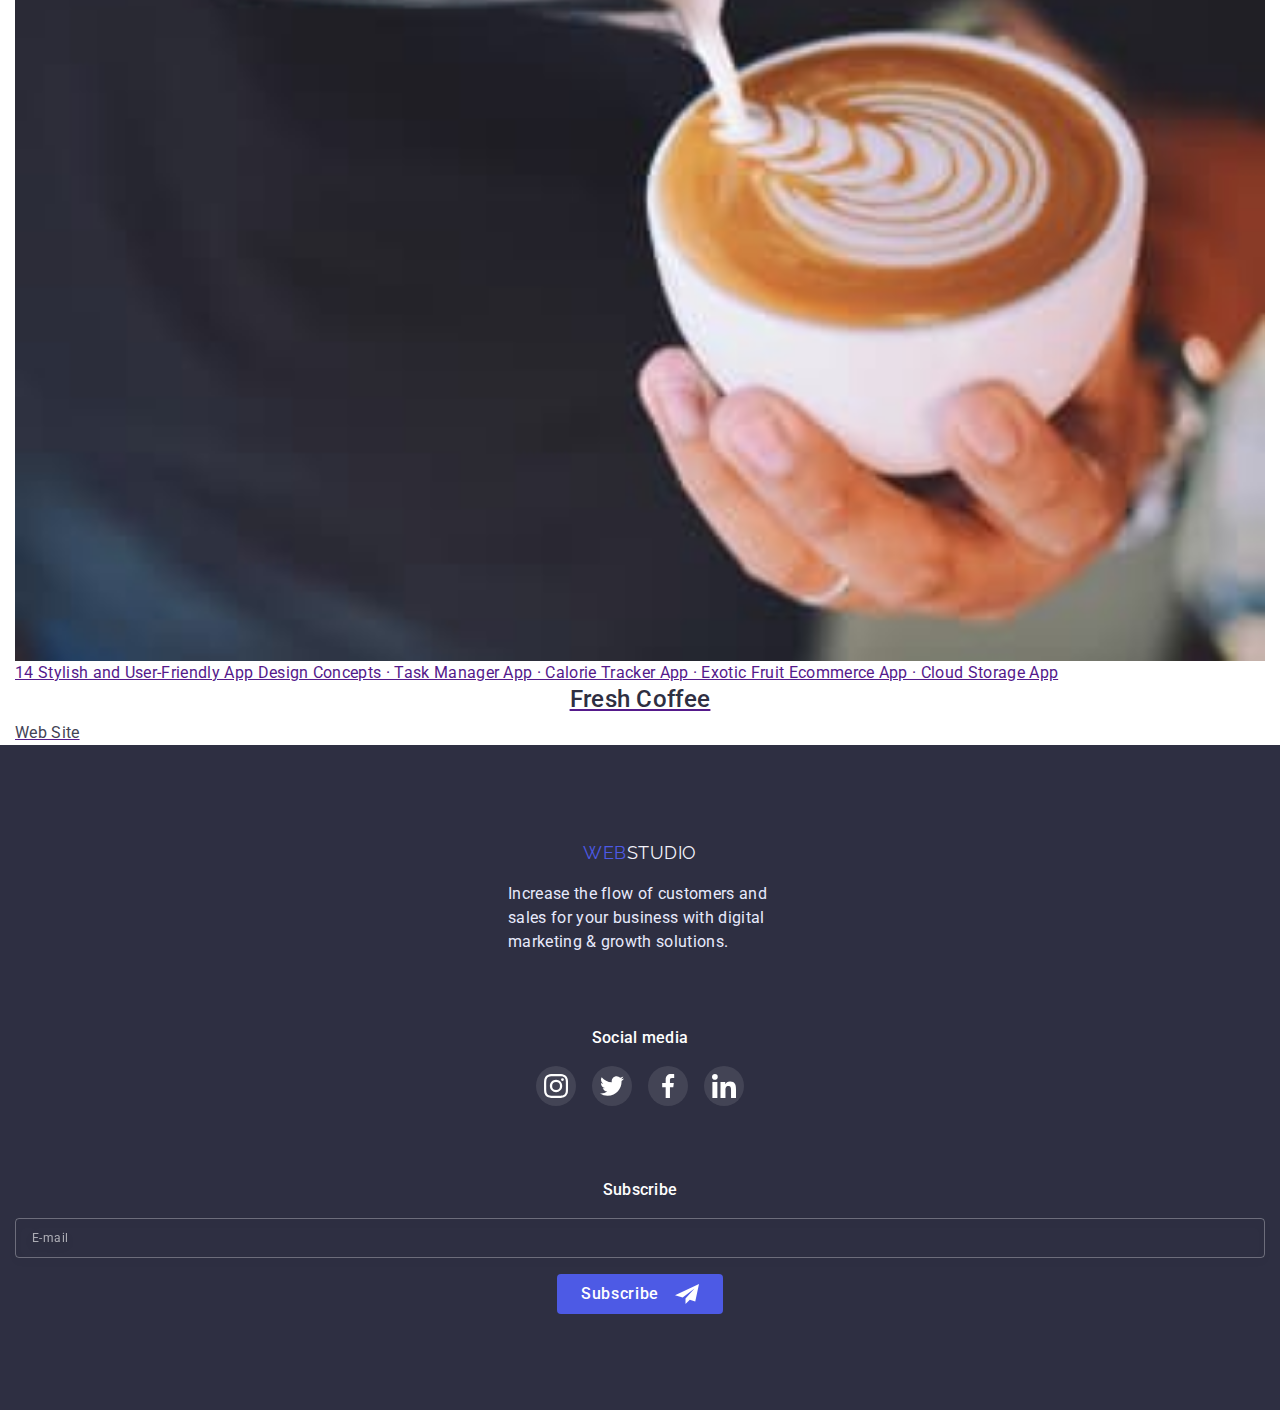
==== commit f94f8a4d: "hw7" ====
--- a/portfolio.html
+++ b/portfolio.html
@@ -4,7 +4,7 @@
 <head>
     <meta charset="UTF-8">
     <meta http-equiv="X-UA-Compatible" content="IE=edge">
-    <meta name="viewport" content="width=, initial-scale=1.0">
+    <meta name="viewport" content="width=device-width, initial-scale=1.0">
     <title>Portfolio</title>
     <link rel="preconnect" href="https://fonts.googleapis.com">
     <link rel="preconnect" href="https://fonts.gstatic.com" crossorigin>
@@ -14,7 +14,9 @@
     <link rel="stylesheet"
         href="https://cdnjs.cloudflare.com/ajax/libs/modern-normalize/1.1.0/modern-normalize.min.css" />
     <link rel="stylesheet" href="./css/styles.css">
-
+    <link rel="stylesheet" href="./css/mobile.css">
+    <link rel="stylesheet" href="./css/tablet.css">
+    <link rel="stylesheet" href="./css/desktop.css">
 </head>
 
 <body>
@@ -40,8 +42,62 @@
 
                 </ul>
             </address>
+            <button class="menu-open-btn" data-menu-open type="button">
+                <svg class="menu-open-icon" width="32" height="22">
+                    <use href="./images/icons.svg#icon-menu-mob"></use>
+                </svg>
+            </button>
         </div>
-
+        <div class="mob-menu is-hidden" data-menu>
+            <button class="menu-close-btn" data-menu-close type="button">
+                <svg class="menu-close-icon" width="20" height="20">
+                    <use href="./images/icons.svg#icon-close-black"></use>
+                </svg>
+            </button>
+            <nav>
+
+                <ul class="mob-menu-list">
+                    <li><a href="./index.html" class="mob-menu-link link">Studio</a></li>
+                    <li><a href="./portfolio.html" class="mob-menu-link link current">Portfolio</a></li>
+                    <li><a href="./index.html" class="mob-menu-link link ">Contacts</a></li>
+                </ul>
+            </nav>
+
+            <div class="mob-menu-bottom">
+                <address class="mob-menu-address">
+                    <ul class="mob-menu-auth-nav">
+
+                        <li class="mob-tel"><a href="tel:+11(000)1111111" class=" link current">+11(000)1111111</a></li>
+                        <li class="mob-mail"><a href="mailto:info@devstudio.com" class="link">info@devstudio.com</a>
+                        </li>
+
+
+                    </ul>
+                </address>
+                <ul class="mob-soc-list list">
+                    <li class="mob-soc-item"><a href="" class="mob-soc-link link"><svg class="mob-soc-icon" width="16"
+                                height="16">
+                                <use href="./images/icons.svg#icon-instagram"></use>
+                            </svg></a>
+                    </li>
+                    <li class="mob-soc-item"><a href="" class="mob-soc-link link"><svg class="mob-soc-icon" width="16"
+                                height="16">
+                                <use href="./images/icons.svg#icon-twitte"></use>
+                            </svg></a>
+                    </li>
+                    <li class="mob-soc-item"><a href="" class="mob-soc-link link"><svg class="mob-soc-icon" width="16"
+                                height="16">
+                                <use href="./images/icons.svg#icon-facebook"></use>
+                            </svg></a>
+                    </li>
+                    <li class="mob-soc-item"><a href="" class="mob-soc-link link"><svg class="mob-soc-icon" width="16"
+                                height="16">
+                                <use href="./images/icons.svg#icon-linkedin"></use>
+                            </svg></a>
+                    </li>
+                </ul>
+            </div>
+        </div>
     </header>
     <!-- Main content -->
     <main>
@@ -249,7 +305,7 @@
         </div>
 
     </footer>
-
+    <script src="./js/menu.js"></script>
 </body>
 
 
--- a/css/styles.css
+++ b/css/styles.css
@@ -1,4 +1,4 @@
-:root {
+/* :root {
   --primary-text-color: #434455;
   --main-heading-color: #ffffff;
   --secondary-text-color: #2e2f42;
@@ -28,20 +28,20 @@
 
   --cards: 3;
   --gap: 24px;
-}
+} */
 
 /* -------------------Body--------------------- */
 
-body {
+/* body {
   background-color: var(--main-heading-color);
   color: var(--primary-text-color);
   font-family: "Roboto", sans-serif;
   line-height: 1.5;
   letter-spacing: 0.02em;
-}
+} */
 
 /* --------------------Reset-------------------- */
-h1,
+/* h1,
 h2,
 h3,
 p {
@@ -58,31 +58,24 @@
   display: block;
   width: 100%;
   height: auto;
-}
+} */
 
 /* --------------------Container---------------- */
 
-.container {
+/* .container {
   width: 1158px;
   padding-left: 15px;
   padding-right: 15px;
   margin: 0 auto;
-  /* outline: 2px solid red; */
-
-  /* @media screen and (min-width: 768px) {
-    min-width: 768px;
-  }
-  @media screen and (min-width: 1160px) {
-    min-width: 1160px;
-  } */
-}
+  outline: 2px solid red;
+} */
 /* -------------------Basic--------------------- */
-.section {
+/* .section {
   padding-top: 120px;
   padding-bottom: 120px;
-}
+} */
 /* --------------------Button-------------------- */
-.button {
+/* .button {
   border: none;
   border-radius: 4px;
   transition: background-color 250ms cubic-bezier(0.4, 0, 0.2, 1),
@@ -104,14 +97,14 @@
   display: block;
   margin: 0 auto;
   padding: 16px 32px;
-}
-.button.primary {
+} */
+/* .button.primary {
   padding: 12px 24px;
   color: var(--accent-color);
   background-color: var(--logo-part-color);
-}
-
-.button:hover {
+} */
+
+/* .button:hover {
   color: var(--main-heading-color);
   background-color: var(--primary-button-color);
   box-shadow: 0px 4px 4px rgba(0, 0, 0, 0.15);
@@ -120,9 +113,9 @@
   color: var(--main-heading-color);
   background-color: var(--accent-color);
   box-shadow: inset 0px 0px 12px rgba(0, 0, 0, 0.05);
-}
+} */
 /* ----------------Portfolio Filters------------ */
-.portfolio {
+/* .portfolio {
   padding-top: 96px;
   padding-bottom: 120px;
 }
@@ -144,9 +137,9 @@
   padding-bottom: 32px;
   border: 1px solid var(--header-border-color);
   border-top: none;
-}
+} */
 /* -------------Portfolio Cards-top-text--------- */
-.portfolio-top-text {
+/* .portfolio-top-text {
   position: relative;
   overflow: hidden;
 }
@@ -166,11 +159,11 @@
 }
 .portfolio-card-item:hover .portfolio-card-top-text {
   transform: translateY(0);
-}
+} */
 /* ------------------Site header ----------------*/
 /* Logo */
 
-.header {
+/* .header {
   border-bottom: 1px solid var(--header-border-color);
 }
 
@@ -187,10 +180,10 @@
 .logo-studio {
   margin-right: 76px;
   color: var(--secondary-text-color);
-}
+} */
 
 /* ------------------Site navigation--------------- */
-
+/* 
 .header-container {
   display: flex;
   align-items: center;
@@ -234,8 +227,8 @@
   padding: 24px 0;
 
   transition: color 250ms cubic-bezier(0.4, 0, 0.2, 1);
-}
-.portfolio-link {
+} */
+/* .portfolio-link {
   text-decoration: none;
   display: block;
   height: 100%;
@@ -250,8 +243,8 @@
 .portfolio-link:focus {
   box-shadow: 0px 3px 1px rgba(0, 0, 0, 0.1), 0px 2px 1px rgba(0, 0, 0, 0.08),
     0px 2px 2px rgba(0, 0, 0, 0.12);
-}
-.site-nav .link:hover {
+} */
+/* .site-nav .link:hover {
   color: var(--hover-current-color);
 }
 .site-nav .link:focus {
@@ -271,12 +264,19 @@
 }
 .auth-nav .link:focus {
   color: var(--hover-current-color);
-}
-
+} */
+/* -----------------Menu-mob--------------------- */
+/* .menu-open-btn {
+  background-color: transparent;
+  border: none;
+}
+.menu-open-icon {
+  stroke: var(--secondary-text-color);
+} */
 /* ------------------Main content----------------- */
 /* -------------------Hero------------------------ */
 
-.hero {
+/* .hero {
   margin: 0 auto;
   padding-top: 188px;
   padding-bottom: 188px;
@@ -289,9 +289,9 @@
   background-repeat: no-repeat;
   background-position: center;
   background-size: cover;
-}
-
-.hero-title {
+} */
+
+/* .hero-title {
   margin-left: auto;
   margin-right: auto;
   margin-bottom: 48px;
@@ -301,8 +301,8 @@
   font-size: 56px;
   line-height: 1.1;
   text-align: center;
-}
-
+} */
+/* 
 .visually-hidden {
   position: absolute;
   width: 1px;
@@ -315,9 +315,9 @@
   clip-path: inset(100%);
   clip: rect(0 0 0 0);
   overflow: hidden;
-}
+} */
 /* -----------------------------Icons advantages------------------------ */
-.section-advantages {
+/* .section-advantages {
   display: flex;
   gap: 24px;
 }
@@ -333,19 +333,19 @@
   display: flex;
   align-items: center;
   justify-content: center;
-}
+} */
 
 /* ------------------Works------------------- */
-.works {
+/* .works {
   padding-bottom: 120px;
 }
 .works-list {
   display: flex;
   gap: var(--gap);
-}
+} */
 /* -------------------Teams------------------- */
 /* -----------------Icons teams--------------- */
-.teams-soc-list {
+/* .teams-soc-list {
   display: flex;
   justify-content: center;
   gap: 24px;
@@ -393,8 +393,8 @@
 .team-wrap {
   padding: 32px 0;
   text-align: center;
-}
-.section-title {
+} */
+/* .section-title {
   margin-bottom: 72px;
   text-align: center;
   color: var(--secondary-text-color);
@@ -413,10 +413,10 @@
 }
 .section-discription {
   color: var(--primary-text-color);
-}
+} */
 /* -----------------------Customers----------------- */
 
-.customers-list {
+/* .customers-list {
   display: flex;
   justify-content: space-between;
   gap: 24px;
@@ -459,11 +459,11 @@
 .customers-link:focus .customers-icon {
   fill: var(--hover-current-color);
   outline: none;
-}
+} */
 
 /* ----------------------Footer--------------------- */
 
-.footer {
+/* .footer {
   padding-top: 100px;
   padding-bottom: 100px;
   background-color: var(--secondary-bc-color);
@@ -539,6 +539,12 @@
   color: rgba(255, 255, 255, 0.6);
   padding: 8px 16px;
 }
+.footer-form-input::placeholder {
+  font-size: 12px;
+  line-height: 2;
+  letter-spacing: 0.04em;
+  color: rgba(255, 255, 255, 0.6);
+}
 
 .footer-form-button {
   display: flex;
@@ -564,9 +570,9 @@
 }
 .footer-form-icon {
   margin-left: 16px;
-}
+} */
 /* ----------------------------Backdrop----------------------- */
-.backdrop {
+/* .backdrop {
   position: fixed;
   top: 0;
   background-color: rgba(0, 0, 0, 0.05);
@@ -621,17 +627,17 @@
   border: none;
 }
 
-.is-hidden {
+/* .is-hidden {
   opacity: 0;
   pointer-events: none;
   visibility: hidden;
-}
-
-.backdrop.is-hidden.modal {
+} */
+
+/* .backdrop.is-hidden.modal {
   transform: translate(-50%, -50%) scale(0);
 }
 /* ----------------Form-modal-backdrop---------------- */
-.modal-title {
+/* .modal-title {
   font-weight: 500;
   text-align: center;
   color: var(--secondary-text-color);
@@ -771,4 +777,4 @@
 .submit-modal-btn:hover,
 .submit-modal-btn:focus {
   background-color: var(--hover-current-color);
-}
+} */
--- a/css/mobile.css
+++ b/css/mobile.css
@@ -0,0 +1,800 @@
+:root {
+  --primary-text-color: #434455;
+  --main-heading-color: #ffffff;
+  --secondary-text-color: #2e2f42;
+  --accent-color: #4d5ae5;
+  --fokus-color: #000000;
+  --footer-text-color: #e7e9fc;
+  --logo-part-color: #f4f4fd;
+  --primary-bc-color: #f5f5f5;
+  --secondary-bc-color: #2e2f42;
+  --team-bc-color: #f4f4fd;
+  --primary-button-color: #404bbf;
+  --header-border-color: #e7e9fc;
+  --hover-current-color: #404bbf;
+  --primary-bc-icon-color: #f4f4fd;
+  --soc-link-color: #f4f4fd;
+  --soc-link-bc-color: #4d5ae5;
+  --customers-border-color: #8e8f99;
+  --customers-icon-color: #8e8f99;
+  --footer-discription-color: #ffffff;
+  --footer-social-icon-hover: #31d0aa;
+  --portfolio-top-text: #f4f4fd;
+  --portfolio-top-bc-color: #4d5ae5;
+  --modal-bc-color: #fcfcfc;
+  --modal-button-bc-color: #e7e9fc;
+  --modal-label-text-color: #8e8f99;
+  --chek-text-color: #757575;
+
+  --cards: 3;
+  --gap: 24px;
+}
+
+/* -----------------Reset-------------- */
+h1,
+h2,
+h3,
+p {
+  margin: 0;
+}
+
+ul {
+  margin: 0;
+  padding: 0;
+  list-style: none;
+}
+
+img {
+  display: block;
+  width: 100%;
+  height: auto;
+}
+
+/* ----------------Body---------------- */
+
+body {
+  background-color: var(--main-heading-color);
+  color: var(--primary-text-color);
+  font-family: "Roboto", sans-serif;
+  line-height: 1.5;
+  letter-spacing: 0.02em;
+}
+.section-title {
+  margin-bottom: 72px;
+  text-align: center;
+  color: var(--secondary-text-color);
+  font-size: 36px;
+  line-height: 1.1;
+  text-transform: capitalize;
+}
+.section-subtitle {
+  color: var(--secondary-text-color);
+  text-decoration: none;
+  font-weight: 500;
+  font-size: 24px;
+  line-height: 1.2;
+  text-align: center;
+  text-transform: capitalize;
+  margin-bottom: 8px;
+}
+.section-discription {
+  font-weight: 400;
+  font-size: 16px;
+  line-height: 1.5;
+  color: var(--primary-text-color);
+}
+
+/* --------------Container------------- */
+.container {
+  width: 100%;
+  padding-left: 15px;
+  padding-right: 15px;
+  margin: 0 auto;
+}
+
+/* ---------------Header---------------- */
+.header {
+  border-bottom: 1px solid var(--header-border-color);
+  overflow-y: hidden;
+}
+.header-container {
+  display: flex;
+  align-items: center;
+  margin: 24px 0;
+}
+.header-list,
+.header-link,
+.auth-nav {
+  display: none;
+}
+.logo {
+  color: var(--accent-color);
+  font-family: Raleway;
+  font-size: 18px;
+  line-height: 1.3;
+  text-decoration: none;
+  letter-spacing: 0.03em;
+  text-transform: uppercase;
+}
+
+.logo-studio {
+  margin-right: 76px;
+  color: var(--secondary-text-color);
+}
+/* --------------Menu-mob-------------- */
+
+.mob-menu-list .link {
+  color: var(--secondary-text-color);
+  font-weight: 700;
+  text-decoration: none;
+  display: block;
+  padding: 24px 0;
+  font-size: 36px;
+  line-height: 1.1;
+  color: #2e2f42;
+  cursor: pointer;
+  transition: color 250ms cubic-bezier(0.4, 0, 0.2, 1);
+}
+.mob-menu-auth-nav {
+  display: block;
+  transition: color 250ms cubic-bezier(0.4, 0, 0.2, 1);
+}
+.mob-menu-list .link.current {
+  color: var(--hover-current-color);
+}
+.mob-menu-auth-nav .link {
+  color: var(--secondary-text-color);
+  text-decoration: none;
+  font-style: normal;
+}
+.mob-menu-auth-nav .link:hover,
+.mob-menu-auth-nav .link:focus {
+  color: var(--accent-color);
+}
+.mob-tel {
+  font-weight: 600;
+  font-size: 36px;
+  line-height: 1.1;
+  text-transform: capitalize;
+}
+.mob-mail {
+  font-weight: 500;
+  font-size: 20px;
+  line-height: 1.2;
+  margin-top: 40px;
+}
+
+.mob-menu {
+  position: fixed;
+  top: 0;
+  z-index: 1;
+  width: 100vw;
+  height: 100%;
+  background-color: #ffffff;
+
+  padding: 80px 40px;
+  display: flex;
+  flex-direction: column;
+
+  overflow: auto;
+}
+.menu-open-btn {
+  display: block;
+  margin-left: auto;
+  background-color: transparent;
+  border: none;
+}
+.menu-open-icon {
+  stroke: var(--secondary-text-color);
+}
+.menu-close-btn {
+  display: flex;
+  align-items: center;
+  justify-content: center;
+
+  margin-left: auto;
+  width: 24px;
+  height: 24px;
+  background-color: var(--modal-button-bc-color);
+  border-radius: 50%;
+  border: 1px solid rgba(0, 0, 0, 0.1);
+  cursor: pointer;
+
+  transition: background-color 250ms cubic-bezier(0.4, 0, 0.2, 1);
+}
+
+.menu-close-icon {
+  fill: var(--fokus-color);
+  transition: fill 250ms cubic-bezier(0.4, 0, 0.2, 1);
+}
+.menu-close-btn:hover .menu-close-icon,
+.menu-close-btn:focus .menu-close-icon {
+  fill: var(--footer-discription-color);
+}
+
+.menu-close-btn:hover,
+.menu-close-btn:focus {
+  background-color: var(--primary-button-color);
+  border: none;
+}
+
+.is-hidden {
+  opacity: 0;
+  pointer-events: none;
+  visibility: hidden;
+}
+.mob-menu-bottom {
+  margin-top: auto;
+}
+
+.mob-soc-list {
+  display: flex;
+  justify-content: space-between;
+  gap: 24px;
+  margin-top: 48px;
+}
+.mob-soc-item {
+  width: 40px;
+  height: 40px;
+}
+.mob-soc-link {
+  width: 100%;
+  height: 100%;
+  background-color: var(--soc-link-bc-color);
+  display: flex;
+  align-items: center;
+  justify-content: center;
+  border-radius: 50%;
+  transition: background-color 250ms cubic-bezier(0.4, 0, 0.2, 1);
+}
+.mob-soc-link:hover {
+  background-color: var(--hover-current-color);
+}
+.mob-soc-link:focus {
+  background-color: var(--hover-current-color);
+}
+
+.mob-soc-icon {
+  fill: var(--primary-bc-icon-color);
+}
+
+/* --------------Hero----------------- */
+.hero {
+  margin: 0 auto;
+  padding-top: 112px;
+  padding-bottom: 112px;
+  background-image: linear-gradient(
+      rgba(46, 47, 66, 0.7),
+      rgba(46, 47, 66, 0.7)
+    ),
+    url(../images/studio-bc-img\ .jpg);
+  background-repeat: no-repeat;
+  background-position: center;
+  background-size: cover;
+  overflow-y: hidden;
+}
+.hero-title {
+  margin-left: auto;
+  margin-right: auto;
+  margin-bottom: 72px;
+  color: var(--main-heading-color);
+  font-size: 36px;
+  line-height: 1.1;
+  text-align: center;
+  max-width: 320px;
+}
+.button {
+  border: none;
+  border-radius: 4px;
+  transition: background-color 250ms cubic-bezier(0.4, 0, 0.2, 1),
+    box-shadow 250ms cubic-bezier(0.4, 0, 0.2, 1);
+
+  color: var(--main-heading-color);
+  background-color: var(--accent-color);
+  font-family: inherit;
+  font-weight: 500;
+  font-size: 16px;
+  line-height: 1.5;
+  text-decoration: none;
+  letter-spacing: 0.04em;
+  cursor: pointer;
+}
+.main-button {
+  min-width: 169px;
+  height: 56px;
+  display: block;
+  margin: 0 auto;
+  padding: 16px 32px;
+}
+.button:hover {
+  color: var(--main-heading-color);
+  background-color: var(--primary-button-color);
+  box-shadow: 0px 4px 4px rgba(0, 0, 0, 0.15);
+}
+.button:focus {
+  color: var(--main-heading-color);
+  background-color: var(--accent-color);
+  box-shadow: inset 0px 0px 12px rgba(0, 0, 0, 0.05);
+}
+/* ---------------------Our advantages----------------- */
+.visually-hidden {
+  position: absolute;
+  width: 1px;
+  height: 1px;
+  margin: -1px;
+  border: 0;
+  padding: 0;
+
+  white-space: nowrap;
+  clip-path: inset(100%);
+  clip: rect(0 0 0 0);
+  overflow: hidden;
+}
+.our-advantages-section {
+  padding-top: 96px;
+  padding-bottom: 96px;
+}
+.advantages-item {
+  width: 100%;
+}
+.advantages-item:not(:last-child) {
+  margin-bottom: 74px;
+}
+.advantages-icon {
+  display: none;
+}
+
+/* -------------------Our works---------------- */
+.works {
+  display: none;
+}
+/* -------------------Our Team----------------- */
+.team-bc-color > .container {
+  padding-top: 96px;
+  padding-bottom: 96px;
+}
+
+.teams-soc-list {
+  display: flex;
+  justify-content: center;
+  gap: 24px;
+  margin-top: 8px;
+}
+.teams-soc-item {
+  width: 40px;
+  height: 40px;
+}
+.teams-soc-link {
+  width: 100%;
+  height: 100%;
+  background-color: var(--soc-link-bc-color);
+  display: flex;
+  align-items: center;
+  justify-content: center;
+  border-radius: 50%;
+  transition: background-color 250ms cubic-bezier(0.4, 0, 0.2, 1);
+}
+.teams-soc-link:hover {
+  background-color: var(--hover-current-color);
+}
+.teams-soc-link:focus {
+  background-color: var(--hover-current-color);
+}
+
+.teams-soc-icon {
+  fill: var(--primary-bc-icon-color);
+}
+
+.team-bc-color {
+  background-color: var(--logo-part-color);
+}
+.team-card {
+  width: 100%;
+  background: var(--main-heading-color);
+  box-shadow: 0px 1px 6px rgba(46, 47, 66, 0.08),
+    0px 1px 1px rgba(46, 47, 66, 0.16), 0px 2px 1px rgba(46, 47, 66, 0.08);
+  border-radius: 0px 0px 4px 4px;
+}
+.teams-cards {
+  display: flex;
+  flex-wrap: wrap;
+  gap: var(--gap);
+}
+
+.team-wrap {
+  padding: 32px 0;
+  text-align: center;
+}
+
+/* -----------------------------Customers------------------ */
+.customers-container {
+  padding-top: 96px;
+  padding-bottom: 96px;
+}
+.customers-list {
+  display: flex;
+  flex-wrap: wrap;
+  justify-content: center;
+  gap: 16px;
+}
+
+.customers-items {
+  flex-basis: calc((100% - 16px) / 2);
+  height: 88px;
+}
+
+.customers-link {
+  height: 100%;
+  width: 100%;
+
+  display: flex;
+  border-radius: 4px;
+  border: 1px solid var(--customers-border-color);
+  justify-content: center;
+  align-items: center;
+
+  transition: border-color 250ms cubic-bezier(0.4, 0, 0.2, 1);
+}
+.customers-icon {
+  fill: var(--customers-icon-color);
+  transition: fill 250ms cubic-bezier(0.4, 0, 0.2, 1);
+}
+
+.customers-link:hover {
+  border-color: var(--hover-current-color);
+  outline: none;
+}
+.customers-link:focus {
+  border-color: var(--hover-current-color);
+  outline: none;
+}
+.customers-link:hover .customers-icon {
+  fill: var(--hover-current-color);
+  outline: none;
+}
+.customers-link:focus .customers-icon {
+  fill: var(--hover-current-color);
+  outline: none;
+}
+/* ---------------------------Footer-------------------- */
+.footer > .container {
+  padding-top: 96px;
+  padding-bottom: 96px;
+}
+.footer {
+  background-color: var(--secondary-bc-color);
+  text-align: center;
+}
+
+.footer-text {
+  max-width: 264px;
+  margin-top: 16px;
+  color: var(--footer-text-color);
+  text-align: left;
+}
+.logo-part {
+  color: var(--logo-part-color);
+}
+.logo-footer .logo-part-footer {
+  text-align: center;
+}
+
+.footer-discription {
+  font-weight: 500;
+  color: var(--footer-discription-color);
+  margin-bottom: 16px;
+}
+
+.webstudio-blocks {
+  display: flex;
+  flex-wrap: wrap;
+  gap: 72px;
+  justify-content: center;
+  flex-direction: column;
+  align-items: center;
+}
+.footer-social-list {
+  display: flex;
+  justify-content: center;
+  text-align: center;
+  gap: 16px;
+}
+
+.footer-social-link {
+  width: 40px;
+  height: 40px;
+  background-color: rgba(256, 256, 256, 0.1);
+  display: flex;
+  align-items: center;
+  justify-content: center;
+  border-radius: 50%;
+  transition: background-color 250ms cubic-bezier(0.4, 0, 0.2, 1);
+}
+
+.footer-social-icon {
+  fill: var(--footer-discription-color);
+}
+
+.footer-social-link:hover {
+  background-color: var(--footer-social-icon-hover);
+}
+
+.footer-social-link:focus {
+  background-color: var(--footer-social-icon-hover);
+}
+
+.footer-form {
+  width: 100%;
+  display: flex;
+  align-items: center;
+  flex-direction: column;
+}
+.footer-form-input {
+  width: 100%;
+  height: 40px;
+  border: 1px solid rgba(255, 255, 255, 0.3);
+  filter: drop-shadow(0px 4px 4px rgba(0, 0, 0, 0.15));
+  border-radius: 4px;
+  background-color: transparent;
+  font-size: 12px;
+  line-height: 2;
+  letter-spacing: 0.04em;
+  color: rgba(255, 255, 255, 0.6);
+  padding: 8px 16px;
+  margin-bottom: 16px;
+}
+.footer-form-input::placeholder {
+  font-size: 12px;
+  line-height: 2;
+  letter-spacing: 0.04em;
+  color: rgba(255, 255, 255, 0.6);
+}
+.footer-subscribe {
+  width: 100%;
+}
+.footer-form-button {
+  display: flex;
+  align-items: center;
+  justify-content: center;
+  padding: 8px 24px;
+  background: var(--accent-color);
+  border-radius: 4px;
+  font-weight: 500;
+  font-size: 16px;
+  line-height: 1.5;
+  letter-spacing: 0.04em;
+  color: var(--footer-discription-color);
+  cursor: pointer;
+  text-align: center;
+  border: none;
+  transition: background-color 250ms cubic-bezier(0.4, 0, 0.2, 1);
+}
+.footer-form-button:hover,
+.footer-form-button:focus {
+  background-color: var(--hover-current-color);
+}
+.footer-form-icon {
+  margin-left: 16px;
+}
+
+/* ----------------------------Backdrop----------------------- */
+.backdrop {
+  position: fixed;
+  top: 0;
+  background-color: rgba(0, 0, 0, 0.05);
+  height: 100%;
+  width: 100%;
+  transition: opacity 250ms cubic-bezier(0.4, 0, 0.2, 1),
+    visibility 250ms cubic-bezier(0.4, 0, 0.2, 1);
+}
+.modal {
+  position: absolute;
+  top: 50%;
+  left: 50%;
+  padding: 24px;
+
+  width: 392px;
+  min-height: 586px;
+  background-color: var(--modal-bc-color);
+  box-shadow: 0px 1px 1px rgba(0, 0, 0, 0.14), 0px 1px 3px rgba(0, 0, 0, 0.12),
+    0px 2px 1px rgba(0, 0, 0, 0.2);
+  border-radius: 4px;
+
+  transform: translate(-50%, -50%) scale(1);
+  transition: transform 250ms cubic-bezier(0.4, 0, 0.2, 1);
+}
+.modal-btn-close {
+  display: flex;
+  align-items: center;
+  justify-content: center;
+
+  margin-left: auto;
+  width: 24px;
+  height: 24px;
+  background-color: var(--modal-button-bc-color);
+  border-radius: 50%;
+  border: 1px solid rgba(0, 0, 0, 0.1);
+  cursor: pointer;
+
+  transition: background-color 250ms cubic-bezier(0.4, 0, 0.2, 1);
+}
+.modal-btn-icon {
+  fill: var(--fokus-color);
+  transition: fill 250ms cubic-bezier(0.4, 0, 0.2, 1);
+}
+.modal-btn-close:hover .modal-btn-icon,
+.modal-btn-close:focus .modal-btn-icon {
+  fill: var(--footer-discription-color);
+}
+
+.modal-btn-close:hover,
+.modal-btn-close:focus {
+  background-color: var(--primary-button-color);
+  border: none;
+}
+
+.backdrop.is-hidden.modal {
+  transform: translate(-50%, -50%) scale(0);
+}
+/* ----------------Form-modal-backdrop---------------- */
+.modal-title {
+  font-weight: 500;
+  text-align: center;
+  color: var(--secondary-text-color);
+  margin-top: 24px;
+  margin-bottom: 16px;
+}
+.input-text {
+  display: block;
+  font-size: 12px;
+  line-height: 1.33;
+  letter-spacing: 0.04em;
+  color: var(--modal-label-text-color);
+  margin-bottom: 4px;
+}
+
+.input-wrap {
+  display: block;
+  position: relative;
+}
+.modal-input {
+  position: relative;
+  width: 100%;
+  height: 40px;
+  padding: 8px 38px;
+  margin-bottom: 8px;
+  border: 1px solid rgba(33, 33, 33, 0.2);
+  border-radius: 4px;
+  outline: transparent;
+  cursor: pointer;
+  transition: border 250ms cubic-bezier(0.4, 0, 0.2, 1);
+}
+.modal-input:hover,
+.modal-input:focus {
+  border: 1px solid #4d5ae5;
+}
+
+.modal-input:hover + .modal-icon,
+.modal-input:focus + .modal-icon {
+  fill: var(--accent-color);
+}
+
+.modal-icon {
+  position: absolute;
+  left: 0;
+  top: 0;
+  fill: var(--fokus-color);
+  margin-left: 16px;
+  margin-top: 8px;
+  transition: fill 250ms cubic-bezier(0.4, 0, 0.2, 1);
+}
+
+.textarea {
+  display: block;
+  width: 100%;
+  height: 120px;
+  border: 1px solid rgba(33, 33, 33, 0.2);
+  border-radius: 4px;
+  resize: none;
+  background-color: transparent;
+  padding-top: 8px;
+  padding-left: 16px;
+  font-size: 12px;
+  line-height: 1.33;
+  letter-spacing: 0.04em;
+  color: rgba(117, 117, 117, 0.5);
+  outline: transparent;
+  transition: border 250ms cubic-bezier(0.4, 0, 0.2, 1);
+}
+.textarea:hover,
+.textarea:focus {
+  border: 1px solid var(--accent-color);
+}
+
+.check-text {
+  font-size: 12px;
+  line-height: 1.33;
+  letter-spacing: 0.04em;
+  color: var(--chek-text-color);
+  display: flex;
+  position: relative;
+  align-items: center;
+  margin-top: 16px;
+}
+
+.check-text span {
+  width: 16px;
+  height: 16px;
+  border: 1.25px solid #2e2f42;
+  border-radius: 2px;
+  display: flex;
+  align-items: center;
+  justify-content: center;
+  fill: transparent;
+  margin-right: 8px;
+}
+
+.input-check:checked + .check-text > span {
+  background-color: var(--hover-current-color);
+  border: 1.25px solid #404bbf;
+  border-radius: 2px;
+  fill: var(--primary-bc-icon-color);
+}
+
+.input-check:focus + .check-text > span {
+  border-color: var(--hover-current-color);
+  fill: var(--primary-bc-icon-color);
+}
+
+.form-check-link {
+  font-size: 12px;
+  line-height: 1.33;
+  letter-spacing: 0.04em;
+  color: var(--accent-color);
+  margin-left: 4px;
+}
+.submit-modal-btn {
+  display: block;
+  margin: 0 auto;
+  width: 169px;
+  height: 56px;
+  background-color: var(--accent-color);
+  box-shadow: 0px 4px 4px rgba(0, 0, 0, 0.15);
+  border-radius: 4px;
+  border: none;
+  font-weight: 500;
+  font-size: 16px;
+  line-height: 1.5;
+  cursor: pointer;
+  text-align: center;
+  letter-spacing: 0.04em;
+  color: var(--footer-discription-color);
+  margin-top: 24px;
+  padding: 16px 32px;
+
+  transition: background-color 250ms cubic-bezier(0.4, 0, 0.2, 1);
+}
+.submit-modal-btn:hover,
+.submit-modal-btn:focus {
+  background-color: var(--hover-current-color);
+}
+
+@media screen and (min-device-pixel-ratio: 2) and (max-width: 767px),
+  screen and (min-resolution: 192dpi) and (max-width: 767px),
+  screen and (min-resolution: 2dppx) and (max-width: 767px) {
+  .container {
+    max-width: 428px;
+  }
+  .hero {
+    background-image: linear-gradient(
+        rgba(46, 47, 66, 0.7),
+        rgba(46, 47, 66, 0.7)
+      ),
+      url(../images/hero-mobile@2x-min.jpg);
+  }
+}
+@media screen and (min-width: 480px) {
+  .adventages-item {
+    width: 396px;
+  }
+}
--- a/css/tablet.css
+++ b/css/tablet.css
@@ -0,0 +1,170 @@
+@media screen and (min-width: 768px) and (max-width: 1199px) and (min-device-pixel-ratio: 2) and (min-width: 768px),
+  screen and (min-width: 768px) and (min-resolution: 192dpi) and (min-width: 768px),
+  screen and (min-width: 768px) and (min-resolution: 2dppx) and (min-width: 768px) {
+  .container {
+    width: 768px;
+  }
+  .section-subtitle {
+    margin-bottom: 8px;
+
+    color: var(--secondary-text-color);
+    font-weight: 500;
+    font-size: 20px;
+    line-height: 1.2;
+    text-align: left;
+  }
+
+  .team-card .section-subtitle {
+    text-align: center;
+  }
+  /* ----------------Header------------- */
+  .header-container {
+    margin: 0;
+  }
+  .header-navigation {
+    display: flex;
+    align-items: center;
+  }
+
+  .header-list,
+  .header-link {
+    display: flex;
+    gap: 40px;
+  }
+  .address {
+    margin-left: auto;
+  }
+  .auth-nav {
+    display: block;
+    margin-left: auto;
+  }
+  .header-link {
+    position: relative;
+  }
+  .header-link.current::after {
+    content: "";
+    display: block;
+    width: 100%;
+    height: 4px;
+    bottom: -1px;
+    left: 0;
+    position: absolute;
+    background: #404bbf;
+    border-radius: 2px;
+  }
+
+  .site-nav .link {
+    color: var(--secondary-text-color);
+    font-weight: 500;
+    text-decoration: none;
+    display: block;
+    padding: 24px 0;
+
+    transition: color 250ms cubic-bezier(0.4, 0, 0.2, 1);
+  }
+  .site-nav .link:hover {
+    color: var(--hover-current-color);
+  }
+  .site-nav .link:focus {
+    color: var(--hover-current-color);
+  }
+  .site-nav .link.current {
+    color: var(--hover-current-color);
+  }
+  .auth-nav .link {
+    color: var(--primary-text-color);
+    font-style: normal;
+    text-decoration: none;
+    transition: color 250ms cubic-bezier(0.4, 0, 0.2, 1);
+  }
+  .auth-nav .link:hover {
+    color: var(--hover-current-color);
+  }
+  .auth-nav .link:focus {
+    color: var(--hover-current-color);
+  }
+
+  /* -----------------Hero-------------- */
+  .hero {
+    padding-bottom: 108px;
+    background-image: linear-gradient(
+        rgba(46, 47, 66, 0.7),
+        rgba(46, 47, 66, 0.7)
+      ),
+      url(../images/hero-tablet@2x-min.jpg);
+  }
+  .hero-title {
+    margin-bottom: 40px;
+    font-size: 56px;
+    max-width: 496px;
+  }
+
+  .menu-open-btn {
+    display: none;
+  }
+  /* --------------Our advantages----------- */
+  .advantages-item {
+    width: 356px;
+  }
+  .section-advantages {
+    display: flex;
+    flex-wrap: wrap;
+    gap: 24px;
+  }
+  .section-advantages .section-subtitle {
+    text-align: left;
+  }
+  /* -----------------Works------------------- */
+  .works {
+    display: none;
+  }
+  /* ------------------Our Team--------------- */
+  .team-card {
+    width: 264px;
+  }
+  .team-bc-color > .container {
+    padding-top: 96px;
+    padding-left: 108px;
+  }
+  /* ----------------Customers------------- */
+  .customers-list {
+    gap: 24px;
+  }
+  .customers-items {
+    flex-basis: calc((100% - 24px) / 3);
+  }
+  /* --------------------Footer------------------ */
+
+  .footer {
+    text-align: left;
+  }
+  .webstudio-blocks {
+    gap: 24px;
+    padding-left: 108px;
+    flex-direction: row;
+    justify-content: flex-start;
+    align-items: baseline;
+  }
+  .footer-subscribe {
+    margin-top: 72px;
+  }
+  .logo-footer .logo-part-footer {
+    text-align: left;
+  }
+  .footer-form {
+    flex-direction: row;
+    align-items: baseline;
+    margin-left: 0 auto;
+  }
+  .footer-form-input {
+    width: 264px;
+  }
+  .footer-form-button {
+    margin-left: 24px;
+  }
+  /* --------------------------Backdrop----------------- */
+  .modal {
+    width: 408px;
+    min-height: 586px;
+  }
+}
--- a/css/desktop.css
+++ b/css/desktop.css
@@ -0,0 +1,331 @@
+@media screen and (min-width: 1200px) and (min-device-pixel-ratio: 2) and (min-width: 768px),
+  screen and (min-width: 1200px) and (min-resolution: 192dpi) and (min-width: 768px),
+  screen and (min-width: 1200px) and (min-resolution: 2dppx) and (min-width: 768px) {
+  .container {
+    width: 1158px;
+  }
+
+  .section {
+    padding-top: 120px;
+    padding-bottom: 120px;
+  }
+
+  .section-discription {
+    font-weight: 400;
+    color: var(--primary-text-color);
+  }
+  /* --------------Header------------- */
+  .auth-nav {
+    display: flex;
+    gap: 40px;
+  }
+  /* ----------------------Hero---------------------- */
+  .hero {
+    padding-top: 188px;
+    padding-bottom: 188px;
+    max-width: 1440px;
+    background-image: linear-gradient(
+        rgba(46, 47, 66, 0.7),
+        rgba(46, 47, 66, 0.7)
+      ),
+      url(../images/hero-desktop@2x-min.jpg);
+  }
+  .hero-title {
+    margin-bottom: 48px;
+  }
+  /* --------------------Our advantages------------------ */
+  .section-advantages {
+    display: flex;
+    gap: 24px;
+  }
+  .advantages-item {
+    width: 264px;
+  }
+  .advantages-item:not(:last-child) {
+    margin-bottom: 0;
+  }
+  .advantages-icon {
+    height: 112px;
+    margin-bottom: 8px;
+    background: var(--primary-bc-icon-color);
+    border-radius: 4px;
+    display: flex;
+    align-items: center;
+    justify-content: center;
+  }
+  .menu-open-button {
+    display: none;
+  }
+  /* -------------------Our works---------------- */
+  .works {
+    padding-bottom: 120px;
+    display: flex;
+  }
+  .works-list {
+    display: flex;
+    gap: var(--gap);
+  }
+  /* --------------------Our team--------------- */
+  .teams-cards {
+    flex-wrap: nowrap;
+  }
+  .team-card {
+    text-align: center;
+  }
+  .team-bc-color > .container {
+    padding: 0;
+  }
+  /* --------------------Customers---------------- */
+  .customers-container {
+    padding-top: 0;
+    padding-bottom: 0;
+  }
+  .customers-list {
+    justify-content: space-between;
+    flex-wrap: nowrap;
+  }
+
+  .customers-items {
+    flex-basis: calc((100% - 24px) / 4);
+
+    height: 88px;
+  }
+  /* --------------------------Footer------------------ */
+
+  .footer > .container {
+    padding-top: 100px;
+    padding-bottom: 100px;
+  }
+  .webstudio-blocks {
+    gap: 0;
+    padding-left: 0;
+    flex-wrap: nowrap;
+  }
+  .footer-subscribe {
+    margin-top: 0px;
+    margin-left: 120px;
+  }
+  .footer-social {
+    margin-left: 80px;
+  }
+  .footer-logo-wrap {
+    width: 264px;
+    flex-shrink: 0;
+  }
+  /* ------------------------Portfolio------------------------- */
+  .portfolio-link {
+    text-decoration: none;
+    display: block;
+    height: 100%;
+    width: 100%;
+
+    transition: box-shadow 250ms cubic-bezier(0.4, 0, 0.2, 1);
+  }
+  .portfolio-link:hover {
+    box-shadow: 0px 1px 6px rgba(46, 47, 66, 0.08),
+      0px 1px 1px rgba(46, 47, 66, 0.16), 0px 2px 1px rgba(46, 47, 66, 0.08);
+  }
+  .portfolio-link:focus {
+    box-shadow: 0px 3px 1px rgba(0, 0, 0, 0.1), 0px 2px 1px rgba(0, 0, 0, 0.08),
+      0px 2px 2px rgba(0, 0, 0, 0.12);
+  }
+  /* ----------------Portfolio Filters------------ */
+  .portfolio {
+    padding-top: 96px;
+    padding-bottom: 120px;
+  }
+  .portfolio-btn-filters {
+    display: flex;
+    justify-content: center;
+    gap: 24px;
+  }
+  .site-portfolio {
+    display: flex;
+    flex-wrap: wrap;
+    gap: 48px 24px;
+
+    margin-top: 72px;
+  }
+  .portfolio-card {
+    padding-top: 32px;
+    padding-left: 16px;
+    padding-bottom: 32px;
+    border: 1px solid var(--header-border-color);
+    border-top: none;
+  }
+  /* -------------Portfolio Cards-top-text--------- */
+  .portfolio-top-text {
+    position: relative;
+    overflow: hidden;
+  }
+  .portfolio-card-top-text {
+    position: absolute;
+    top: 0;
+    padding: 40px 32px;
+    height: 100%;
+    transform: translateY(100%);
+    transition: transform 250ms cubic-bezier(0.4, 0, 0.2, 1);
+    text-align: justify;
+
+    font-weight: 400;
+    font-size: 16px;
+    color: var(--portfolio-top-text);
+    background-color: var(--portfolio-top-bc-color);
+  }
+  .portfolio-card-item:hover .portfolio-card-top-text {
+    transform: translateY(0);
+  }
+  .button.primary {
+    padding: 12px 24px;
+    color: var(--accent-color);
+    background-color: var(--logo-part-color);
+  }
+  /* ----------------Form-modal-backdrop---------------- */
+
+  /* ----------------------------Backdrop----------------------- */
+  .modal {
+    width: 408px;
+    min-height: 584px;
+  }
+  .modal-title {
+    font-weight: 500;
+    text-align: center;
+    color: var(--secondary-text-color);
+    margin-top: 24px;
+    margin-bottom: 16px;
+  }
+  .input-text {
+    display: block;
+    font-size: 12px;
+    line-height: 1.33;
+    letter-spacing: 0.04em;
+    color: var(--modal-label-text-color);
+    margin-bottom: 4px;
+  }
+
+  .input-wrap {
+    display: block;
+    position: relative;
+  }
+  .modal-input {
+    position: relative;
+    width: 100%;
+    height: 40px;
+    padding: 8px 38px;
+    margin-bottom: 8px;
+    border: 1px solid rgba(33, 33, 33, 0.2);
+    border-radius: 4px;
+    outline: transparent;
+    cursor: pointer;
+    transition: border 250ms cubic-bezier(0.4, 0, 0.2, 1);
+  }
+  .modal-input:hover,
+  .modal-input:focus {
+    border: 1px solid #4d5ae5;
+  }
+
+  .modal-input:hover + .modal-icon,
+  .modal-input:focus + .modal-icon {
+    fill: var(--accent-color);
+  }
+
+  .modal-icon {
+    position: absolute;
+    left: 0;
+    top: 0;
+    fill: var(--fokus-color);
+    margin-left: 16px;
+    margin-top: 8px;
+    transition: fill 250ms cubic-bezier(0.4, 0, 0.2, 1);
+  }
+
+  .textarea {
+    display: block;
+    width: 100%;
+    height: 120px;
+    border: 1px solid rgba(33, 33, 33, 0.2);
+    border-radius: 4px;
+    resize: none;
+    background-color: transparent;
+    padding-top: 8px;
+    padding-left: 16px;
+    font-size: 12px;
+    line-height: 1.33;
+    letter-spacing: 0.04em;
+    color: rgba(117, 117, 117, 0.5);
+    outline: transparent;
+    transition: border 250ms cubic-bezier(0.4, 0, 0.2, 1);
+  }
+  .textarea:hover,
+  .textarea:focus {
+    border: 1px solid var(--accent-color);
+  }
+
+  .check-text {
+    font-size: 12px;
+    line-height: 1.33;
+    letter-spacing: 0.04em;
+    color: var(--chek-text-color);
+    display: flex;
+    position: relative;
+    align-items: center;
+    margin-top: 16px;
+  }
+
+  .check-text span {
+    width: 16px;
+    height: 16px;
+    border: 1.25px solid #2e2f42;
+    border-radius: 2px;
+    display: flex;
+    align-items: center;
+    justify-content: center;
+    fill: transparent;
+    margin-right: 8px;
+  }
+
+  .input-check:checked + .check-text > span {
+    background-color: var(--hover-current-color);
+    border: 1.25px solid #404bbf;
+    border-radius: 2px;
+    fill: var(--primary-bc-icon-color);
+  }
+
+  .input-check:focus + .check-text > span {
+    border-color: var(--hover-current-color);
+    fill: var(--primary-bc-icon-color);
+  }
+
+  .form-check-link {
+    font-size: 12px;
+    line-height: 1.33;
+    letter-spacing: 0.04em;
+    color: var(--accent-color);
+    margin-left: 4px;
+  }
+  .submit-modal-btn {
+    display: block;
+    margin: 0 auto;
+    width: 169px;
+    height: 56px;
+    background-color: var(--accent-color);
+    box-shadow: 0px 4px 4px rgba(0, 0, 0, 0.15);
+    border-radius: 4px;
+    border: none;
+    font-weight: 500;
+    font-size: 16px;
+    line-height: 1.5;
+    cursor: pointer;
+    text-align: center;
+    letter-spacing: 0.04em;
+    color: var(--footer-discription-color);
+    margin-top: 24px;
+    padding: 16px 32px;
+
+    transition: background-color 250ms cubic-bezier(0.4, 0, 0.2, 1);
+  }
+  .submit-modal-btn:hover,
+  .submit-modal-btn:focus {
+    background-color: var(--hover-current-color);
+  }
+}
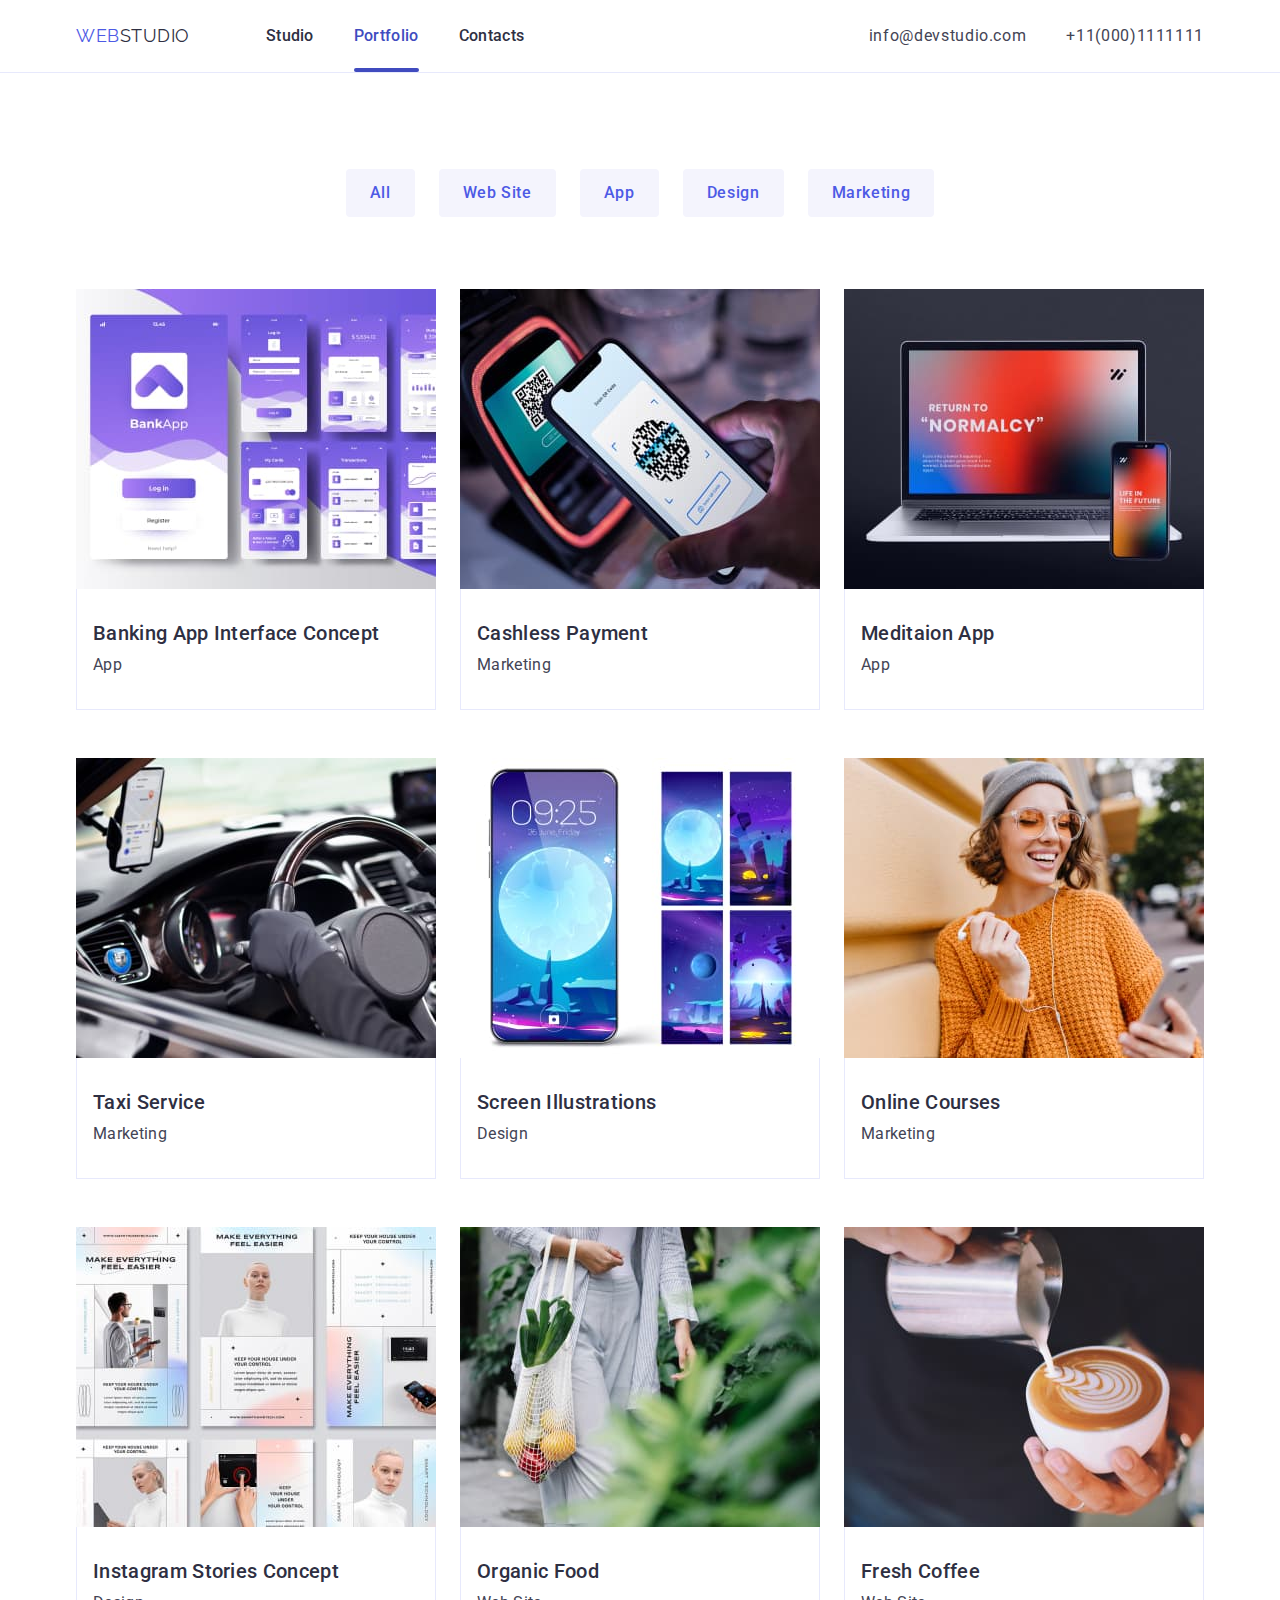
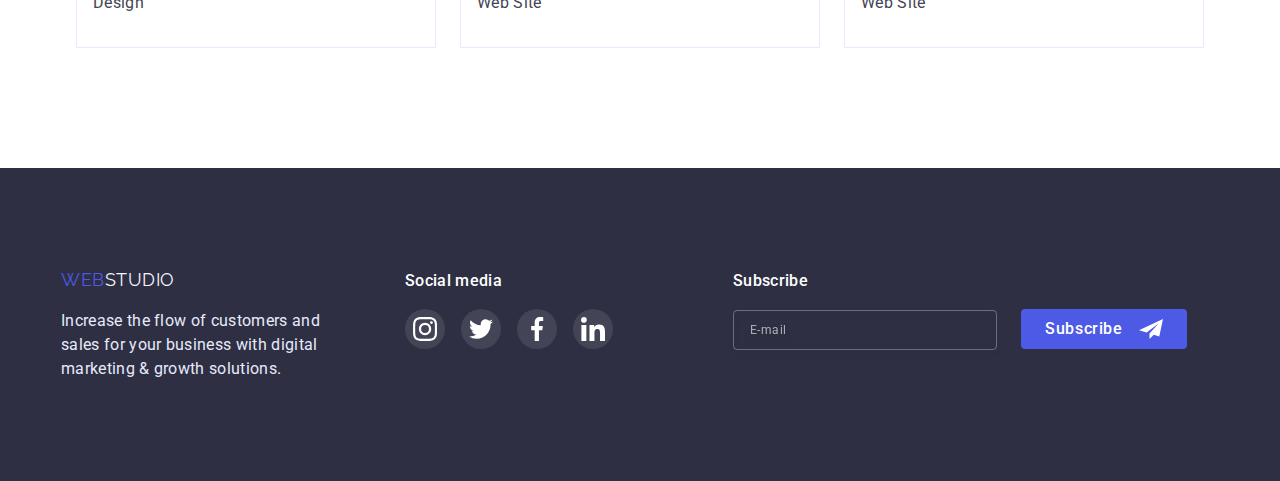
==== commit c9a1fa3a: "hw7" ====
--- a/portfolio.html
+++ b/portfolio.html
@@ -255,7 +255,7 @@
 
     <footer class="footer">
         <div class="container webstudio-blocks">
-            <div>
+            <div class="footer-logo-wrap">
                 <a href="./index.html" class="logo logo-footer">WEB<span
                         class="logo-part logo-part-footer">STUDIO</span></a>
                 <p class="footer-text">Increase the flow of customers and sales for your business with digital marketing
@@ -301,6 +301,9 @@
                         </svg>
                     </button>
                 </form>
+
+
+
             </div>
         </div>
 
--- a/css/mobile.css
+++ b/css/mobile.css
@@ -96,11 +96,11 @@
 .header {
   border-bottom: 1px solid var(--header-border-color);
   overflow-y: hidden;
+  padding: 24px 0;
 }
 .header-container {
   display: flex;
   align-items: center;
-  margin: 24px 0;
 }
 .header-list,
 .header-link,
@@ -122,7 +122,12 @@
   color: var(--secondary-text-color);
 }
 /* --------------Menu-mob-------------- */
-
+.mob-menu-list {
+  padding-bottom: 284px;
+}
+.mob-menu-list .link.current {
+  color: var(--hover-current-color);
+}
 .mob-menu-list .link {
   color: var(--secondary-text-color);
   font-weight: 700;
@@ -139,31 +144,33 @@
   display: block;
   transition: color 250ms cubic-bezier(0.4, 0, 0.2, 1);
 }
-.mob-menu-list .link.current {
-  color: var(--hover-current-color);
-}
-.mob-menu-auth-nav .link {
-  color: var(--secondary-text-color);
-  text-decoration: none;
-  font-style: normal;
-}
-.mob-menu-auth-nav .link:hover,
-.mob-menu-auth-nav .link:focus {
-  color: var(--accent-color);
-}
+
 .mob-tel {
   font-weight: 600;
   font-size: 36px;
   line-height: 1.1;
   text-transform: capitalize;
+  color: var(--accent-color);
+  text-decoration: none;
+  font-style: normal;
 }
 .mob-mail {
   font-weight: 500;
   font-size: 20px;
   line-height: 1.2;
+  text-decoration: none;
+  font-style: normal;
+  color: var(--primary-text-color);
+}
+
+.mob-menu-nav-auth {
+  display: flex;
+  flex-direction: column;
+  justify-content: space-between;
+}
+.mob-menu-auth-nav > .mob-mail-link {
   margin-top: 40px;
 }
-
 .mob-menu {
   position: fixed;
   top: 0;
@@ -175,7 +182,6 @@
   padding: 80px 40px;
   display: flex;
   flex-direction: column;
-
   overflow: auto;
 }
 .menu-open-btn {
@@ -255,6 +261,7 @@
 }
 
 .mob-soc-icon {
+  width: 24px;
   fill: var(--primary-bc-icon-color);
 }
 
@@ -343,7 +350,14 @@
 .advantages-icon {
   display: none;
 }
-
+.advantages-item .section-subtitle {
+  font-weight: 700;
+  font-size: 36px;
+  line-height: 1.1;
+}
+.advantages-item .section-discription {
+  font-weight: 500;
+}
 /* -------------------Our works---------------- */
 .works {
   display: none;
@@ -353,7 +367,9 @@
   padding-top: 96px;
   padding-bottom: 96px;
 }
-
+.team-card .section-subtitle {
+  font-size: 20px;
+}
 .teams-soc-list {
   display: flex;
   justify-content: center;
@@ -389,7 +405,8 @@
   background-color: var(--logo-part-color);
 }
 .team-card {
-  width: 100%;
+  margin: 0 auto;
+  width: 264px;
   background: var(--main-heading-color);
   box-shadow: 0px 1px 6px rgba(46, 47, 66, 0.08),
     0px 1px 1px rgba(46, 47, 66, 0.16), 0px 2px 1px rgba(46, 47, 66, 0.08);
@@ -419,7 +436,7 @@
 }
 
 .customers-items {
-  flex-basis: calc((100% - 16px) / 2);
+  /* flex-basis: calc((100% - 16px) / 2); */
   height: 88px;
 }
 
@@ -593,8 +610,8 @@
   left: 50%;
   padding: 24px;
 
-  width: 392px;
-  min-height: 586px;
+  width: 100%;
+  height: auto;
   background-color: var(--modal-bc-color);
   box-shadow: 0px 1px 1px rgba(0, 0, 0, 0.14), 0px 1px 3px rgba(0, 0, 0, 0.12),
     0px 2px 1px rgba(0, 0, 0, 0.2);
@@ -782,9 +799,6 @@
 @media screen and (min-device-pixel-ratio: 2) and (max-width: 767px),
   screen and (min-resolution: 192dpi) and (max-width: 767px),
   screen and (min-resolution: 2dppx) and (max-width: 767px) {
-  .container {
-    max-width: 428px;
-  }
   .hero {
     background-image: linear-gradient(
         rgba(46, 47, 66, 0.7),
@@ -794,7 +808,13 @@
   }
 }
 @media screen and (min-width: 480px) {
+  .container {
+    max-width: 428px;
+  }
   .adventages-item {
     width: 396px;
   }
-}
+  .modal {
+    max-width: 479px;
+  }
+}
--- a/css/tablet.css
+++ b/css/tablet.css
@@ -1,26 +1,25 @@
 @media screen and (min-width: 768px) and (max-width: 1199px) and (min-device-pixel-ratio: 2) and (min-width: 768px),
   screen and (min-width: 768px) and (min-resolution: 192dpi) and (min-width: 768px),
   screen and (min-width: 768px) and (min-resolution: 2dppx) and (min-width: 768px) {
+  .hero {
+    padding-bottom: 108px;
+    background-image: linear-gradient(
+        rgba(46, 47, 66, 0.7),
+        rgba(46, 47, 66, 0.7)
+      ),
+      url(../images/hero-tablet@2x-min.jpg);
+  }
+}
+@media screen and (min-width: 768px) {
   .container {
-    width: 768px;
-  }
-  .section-subtitle {
-    margin-bottom: 8px;
-
-    color: var(--secondary-text-color);
-    font-weight: 500;
-    font-size: 20px;
-    line-height: 1.2;
-    text-align: left;
+    max-width: 768px;
   }
 
   .team-card .section-subtitle {
     text-align: center;
   }
   /* ----------------Header------------- */
-  .header-container {
-    margin: 0;
-  }
+
   .header-navigation {
     display: flex;
     align-items: center;
@@ -38,6 +37,12 @@
     display: block;
     margin-left: auto;
   }
+  .auth-nav .link {
+    font-weight: 400;
+    font-size: 12px;
+    line-height: 1.33;
+    letter-spacing: 0.04em;
+  }
   .header-link {
     position: relative;
   }
@@ -46,7 +51,7 @@
     display: block;
     width: 100%;
     height: 4px;
-    bottom: -1px;
+    bottom: -24px;
     left: 0;
     position: absolute;
     background: #404bbf;
@@ -58,7 +63,6 @@
     font-weight: 500;
     text-decoration: none;
     display: block;
-    padding: 24px 0;
 
     transition: color 250ms cubic-bezier(0.4, 0, 0.2, 1);
   }
@@ -85,14 +89,7 @@
   }
 
   /* -----------------Hero-------------- */
-  .hero {
-    padding-bottom: 108px;
-    background-image: linear-gradient(
-        rgba(46, 47, 66, 0.7),
-        rgba(46, 47, 66, 0.7)
-      ),
-      url(../images/hero-tablet@2x-min.jpg);
-  }
+
   .hero-title {
     margin-bottom: 40px;
     font-size: 56px;
@@ -106,12 +103,16 @@
   .advantages-item {
     width: 356px;
   }
+
   .section-advantages {
     display: flex;
     flex-wrap: wrap;
     gap: 24px;
   }
   .section-advantages .section-subtitle {
+    font-weight: 500;
+    font-size: 20px;
+    line-height: 1.2;
     text-align: left;
   }
   /* -----------------Works------------------- */
@@ -119,9 +120,9 @@
     display: none;
   }
   /* ------------------Our Team--------------- */
-  .team-card {
-    width: 264px;
-  }
+  /* .team-card {
+    flex-basis: calc((100% - 24px) / 3);
+  } */
   .team-bc-color > .container {
     padding-top: 96px;
     padding-left: 108px;
@@ -131,7 +132,8 @@
     gap: 24px;
   }
   .customers-items {
-    flex-basis: calc((100% - 24px) / 3);
+    width: 168px;
+    /* flex-basis: calc((100% - 24px) / 3); */
   }
   /* --------------------Footer------------------ */
 
--- a/css/desktop.css
+++ b/css/desktop.css
@@ -1,25 +1,6 @@
 @media screen and (min-width: 1200px) and (min-device-pixel-ratio: 2) and (min-width: 768px),
   screen and (min-width: 1200px) and (min-resolution: 192dpi) and (min-width: 768px),
   screen and (min-width: 1200px) and (min-resolution: 2dppx) and (min-width: 768px) {
-  .container {
-    width: 1158px;
-  }
-
-  .section {
-    padding-top: 120px;
-    padding-bottom: 120px;
-  }
-
-  .section-discription {
-    font-weight: 400;
-    color: var(--primary-text-color);
-  }
-  /* --------------Header------------- */
-  .auth-nav {
-    display: flex;
-    gap: 40px;
-  }
-  /* ----------------------Hero---------------------- */
   .hero {
     padding-top: 188px;
     padding-bottom: 188px;
@@ -30,12 +11,39 @@
       ),
       url(../images/hero-desktop@2x-min.jpg);
   }
+}
+@media screen and (min-width: 1200px) {
+  .container {
+    max-width: 1158px;
+  }
+
+  .section {
+    padding-top: 120px;
+    padding-bottom: 120px;
+  }
+
+  /* --------------Header------------- */
+  .auth-nav {
+    display: flex;
+    gap: 40px;
+  }
+  .auth-nav .link {
+    font-weight: 400;
+    font-size: 16px;
+  }
+  /* ----------------------Hero---------------------- */
+
   .hero-title {
     margin-bottom: 48px;
   }
   /* --------------------Our advantages------------------ */
+  .advantages-item .section-discription {
+    font-weight: 400;
+    color: var(--primary-text-color);
+  }
   .section-advantages {
     display: flex;
+    flex-wrap: nowrap;
     gap: 24px;
   }
   .advantages-item {
@@ -75,6 +83,7 @@
   .team-bc-color > .container {
     padding: 0;
   }
+
   /* --------------------Customers---------------- */
   .customers-container {
     padding-top: 0;
@@ -153,7 +162,16 @@
     border: 1px solid var(--header-border-color);
     border-top: none;
   }
+  .portfolio-card .section-subtitle {
+    text-align: left;
+    font-weight: 500;
+    font-size: 20px;
+    line-height: 1.2;
+  }
   /* -------------Portfolio Cards-top-text--------- */
+  .portfolio-card-item {
+    width: 360px;
+  }
   .portfolio-top-text {
     position: relative;
     overflow: hidden;
@@ -180,6 +198,27 @@
     color: var(--accent-color);
     background-color: var(--logo-part-color);
   }
+  .button.primary:hover, .button.primary:focus {
+    color: var(--main-heading-color);
+    background-color: var(--hover-current-color);
+
+  }
+  .portfolio-link {
+  text-decoration: none;
+  display: block;
+  height: 100%;
+  width: 100%;
+
+  transition: box-shadow 250ms cubic-bezier(0.4, 0, 0.2, 1);
+}
+.portfolio-link:hover {
+  box-shadow: 0px 1px 6px rgba(46, 47, 66, 0.08),
+    0px 1px 1px rgba(46, 47, 66, 0.16), 0px 2px 1px rgba(46, 47, 66, 0.08);
+}
+.portfolio-link:focus {
+  box-shadow: 0px 3px 1px rgba(0, 0, 0, 0.1), 0px 2px 1px rgba(0, 0, 0, 0.08),
+    0px 2px 2px rgba(0, 0, 0, 0.12);
+
   /* ----------------Form-modal-backdrop---------------- */
 
   /* ----------------------------Backdrop----------------------- */
